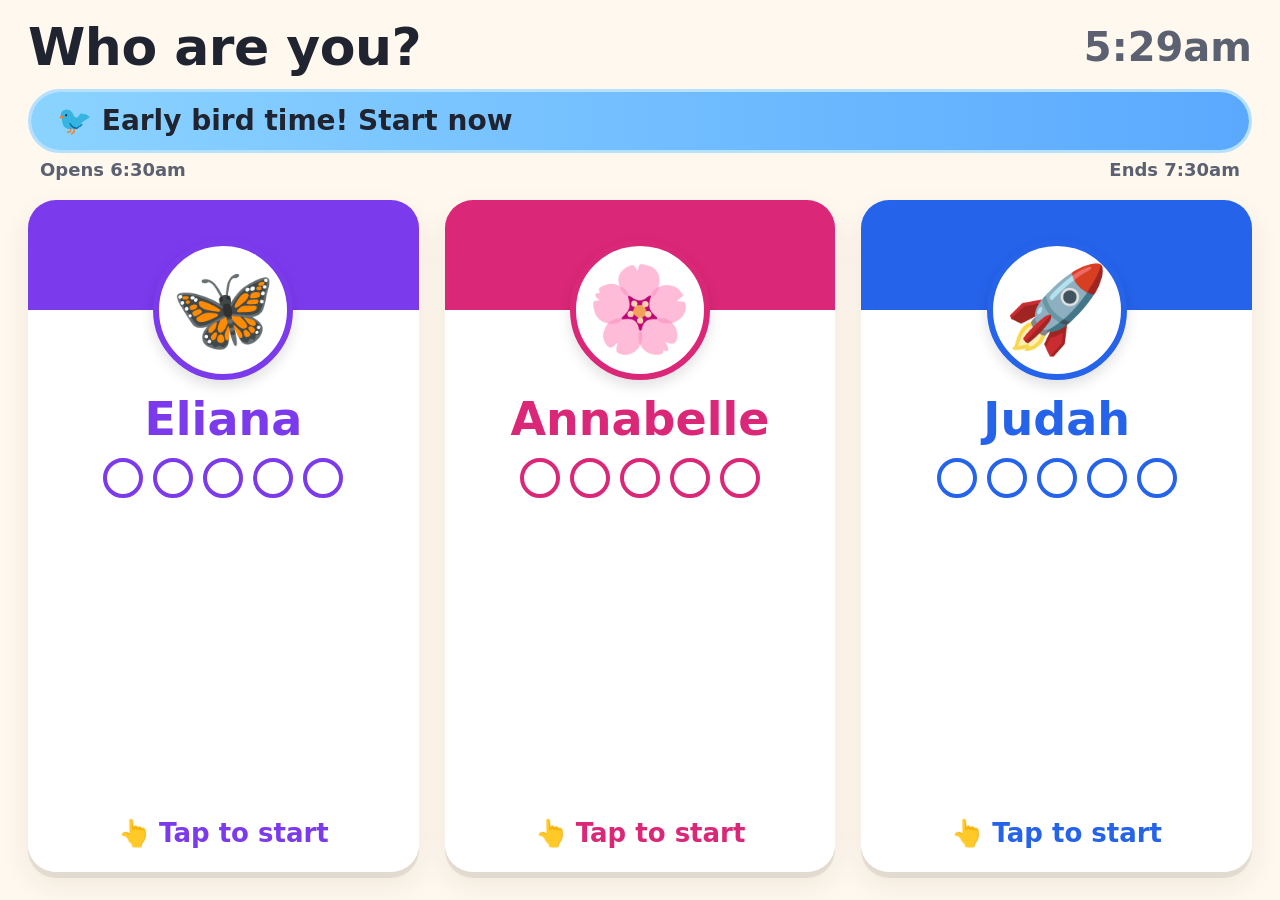
==== index.html @ f4e13dd2 "Morning habit tracker: Stage 1 MVP Offline PWA for a shared family iPad: name picker, hold-to-tick h" ====
<!doctype html>
<html lang="en-AU">
<head>
  <meta charset="utf-8">
  <meta name="viewport" content="width=device-width, initial-scale=1, viewport-fit=cover, user-scalable=no">
  <title>Morning Habits</title>
  <meta name="theme-color" content="#ff9f43">
  <meta name="apple-mobile-web-app-capable" content="yes">
  <meta name="mobile-web-app-capable" content="yes">
  <meta name="apple-mobile-web-app-status-bar-style" content="default">
  <meta name="apple-mobile-web-app-title" content="Morning">
  <link rel="manifest" href="manifest.webmanifest">
  <link rel="apple-touch-icon" href="icons/apple-touch-icon.png">
  <link rel="icon" href="icons/icon-192.png">
  <link rel="stylesheet" href="styles.css">
</head>
<body>
  <main id="app"><div class="loading">☀️</div></main>
  <div id="overlay"></div>
  <div id="toast" role="status" aria-live="polite"></div>
  <script type="module" src="js/app.js"></script>
</body>
</html>
---- styles.css ----
:root {
  --bg: #fff8ee;
  --ink: #1f2430;
  --muted: #5b6170;
  --card: #ffffff;
  --line: #eadfce;
  --sun: #ff9f43;
  --good: #16a34a;
  --kid: #ff9f43;
  --radius: 28px;
  --shadow: 0 6px 0 rgba(0, 0, 0, 0.08), 0 12px 30px rgba(60, 40, 10, 0.08);
}

* { box-sizing: border-box; }

html, body {
  margin: 0;
  height: 100%;
  background: var(--bg);
  color: var(--ink);
  font-family: ui-rounded, "SF Pro Rounded", system-ui, -apple-system, "Segoe UI", sans-serif;
  font-size: 20px;
  -webkit-text-size-adjust: 100%;
  -webkit-tap-highlight-color: transparent;
  -webkit-user-select: none;
  user-select: none;
  touch-action: manipulation;
  overscroll-behavior: none;
}

button { font: inherit; color: inherit; cursor: pointer; touch-action: manipulation; }

.loading { font-size: 120px; display: grid; place-items: center; height: 100vh; animation: spin 3s linear infinite; }

.screen {
  min-height: 100vh;
  padding: max(20px, env(safe-area-inset-top)) max(28px, env(safe-area-inset-right)) 28px max(28px, env(safe-area-inset-left));
  display: flex;
  flex-direction: column;
  gap: 14px;
}

.top { display: flex; align-items: center; gap: 20px; }
.top h1 { margin: 0; font-size: 52px; line-height: 1.05; letter-spacing: -0.5px; }
.clock { margin-left: auto; font-size: 40px; font-weight: 800; font-variant-numeric: tabular-nums; color: var(--muted); white-space: nowrap; }
.clock .fake { font-size: 16px; background: #ef4444; color: #fff; border-radius: 8px; padding: 2px 8px; vertical-align: middle; }

.btn {
  min-height: 64px;
  min-width: 64px;
  padding: 0 24px;
  border: 0;
  border-radius: 20px;
  background: #fff;
  box-shadow: var(--shadow);
  font-size: 24px;
  font-weight: 800;
  display: inline-flex;
  align-items: center;
  justify-content: center;
  gap: 10px;
  transition: transform 0.08s;
}
.btn:active { transform: translateY(3px) scale(0.98); }

/* ----- morning window bar ----- */
.window-bar {
  position: relative;
  height: 64px;
  border-radius: 32px;
  background: #ffe8cc;
  overflow: hidden;
  border: 3px solid #ffd29a;
}
.window-fill {
  position: absolute;
  inset: 0 auto 0 0;
  background: linear-gradient(90deg, #ffb347, #ff8a3d);
  transition: width 1s linear;
}
.window-bar.before .window-fill { background: linear-gradient(90deg, #8bd3ff, #5aa9ff); }
.window-bar.before { background: #dff1ff; border-color: #b6e0ff; }
.window-bar.closed { background: #ece9f5; border-color: #d8d2ea; }
.sun-edge { position: absolute; top: 50%; transform: translate(-50%, -50%); font-size: 40px; transition: left 1s linear; }
.window-label {
  position: relative;
  height: 100%;
  display: flex;
  align-items: center;
  padding: 0 26px;
  font-size: 28px;
  font-weight: 900;
}
.window-ends { display: flex; justify-content: space-between; font-size: 18px; font-weight: 700; color: var(--muted); margin-top: -8px; padding: 0 12px; }

/* ----- picker ----- */
.cards { flex: 1; display: grid; grid-template-columns: repeat(3, 1fr); gap: 26px; align-items: stretch; padding-top: 6px; }
.kid-card {
  border: 0;
  border-radius: var(--radius);
  background: var(--card);
  box-shadow: var(--shadow);
  padding: 0 20px 24px;
  display: flex;
  flex-direction: column;
  align-items: center;
  gap: 12px;
  background: linear-gradient(var(--kid) 0 110px, var(--card) 110px);
  padding-top: 40px;
  min-height: 360px;
  transition: transform 0.1s;
}
.kid-card:active { transform: scale(0.97); }
.kid-card .avatar {
  width: 140px; height: 140px; border-radius: 50%;
  background: #fff; border: 6px solid var(--kid);
  display: grid; place-items: center;
  font-size: 84px;
  box-shadow: 0 6px 14px rgba(0, 0, 0, 0.12);
}
.kid-card.nudge { animation: nudge 2.4s ease-in-out infinite; }
.kid-card.nudge .card-status { color: var(--kid); }
.kid-name { font-size: 46px; font-weight: 900; color: var(--kid); }
.stats { display: flex; gap: 28px; font-size: 32px; font-weight: 800; }
.dots { display: flex; gap: 10px; }
.dot {
  width: 40px; height: 40px; border-radius: 50%;
  border: 4px solid var(--kid);
  display: grid; place-items: center;
  color: #fff; font-weight: 900; font-size: 22px;
}
.dot.on { background: var(--kid); }
.card-status { font-size: 26px; font-weight: 800; color: var(--muted); margin-top: auto; }
.kid-card.all-done .card-status { color: var(--good); }

/* ----- morning screen ----- */
.morning .hello { flex: 1; min-width: 0; }
.morning .hello h1 { font-size: 44px; color: var(--kid); }
.morning .hello p { margin: 4px 0 0; font-size: 24px; font-weight: 700; color: var(--muted); }
.btn.back { font-size: 36px; padding: 0 18px; }
.me { font-size: 64px; line-height: 1; }
.btn.speak { font-size: 36px; padding: 0 18px; }
.btn.speak.on { background: var(--kid); color: #fff; }

.morning-body { flex: 1; display: grid; grid-template-columns: 1fr 300px; gap: 24px; min-height: 0; }
.tiles { display: grid; grid-template-columns: repeat(3, 1fr); grid-auto-rows: 1fr; gap: 20px; }
.tile {
  position: relative;
  border: 4px solid transparent;
  border-radius: var(--radius);
  background: var(--card);
  box-shadow: var(--shadow);
  display: flex;
  flex-direction: column;
  align-items: center;
  justify-content: center;
  gap: 6px;
  padding: 16px 10px;
  min-height: 190px;
  overflow: hidden;
  -webkit-touch-callout: none;
  cursor: pointer;
  transition: transform 0.1s, background 0.2s;
}
.tile > * { position: relative; }
/* press-and-hold fill */
.tile::before {
  content: "";
  position: absolute; inset: 0;
  background: var(--kid);
  opacity: 0.35;
  transform: scaleY(0);
  transform-origin: bottom;
}
.tile.holding { transform: scale(0.96); }
.tile.holding::before { animation: fillup 0.8s linear forwards; }
.tile.hint { animation: wiggle-sm 0.5s ease-in-out 2; }
.tile.nudge { animation: nudge 2s ease-in-out infinite; border-color: var(--kid); }
.tile.running { border-color: var(--kid); }
.tile.running .tile-sub { color: var(--kid); font-size: 24px; font-weight: 900; }
.tile .early { position: absolute; top: 10px; left: 14px; font-size: 40px; }
.undo-chip {
  border: 0; border-radius: 16px;
  background: #fff; color: var(--kid);
  min-height: 56px; padding: 0 20px;
  font-size: 22px; font-weight: 900;
}
.tile.finish { background: #f3ede3; box-shadow: none; border: 4px dashed #d9cdb9; color: #9a8f7c; cursor: default; }
.tile.finish .tile-icon { filter: grayscale(1); opacity: 0.5; }
.tile.finish.lit { background: #fff3c4; border: 4px solid #f5c542; color: var(--ink); }
.tile.finish.lit .tile-icon { filter: none; opacity: 1; animation: wiggle 0.8s ease-in-out infinite; }
.tile:active { transform: scale(0.96); }
.tile-icon { font-size: 84px; line-height: 1; }
.tile-name { font-size: 30px; font-weight: 900; }
.tile-sub { font-size: 19px; font-weight: 700; color: var(--muted); }
.tile.done { background: var(--kid); color: #fff; border-color: rgba(0, 0, 0, 0.08); }
.tile.done .tile-sub { color: rgba(255, 255, 255, 0.92); }
.tile.done::before { display: none; }
.tile.done::after {
  content: "✓";
  position: absolute;
  top: 10px; right: 14px;
  width: 52px; height: 52px; border-radius: 50%;
  background: #fff; color: var(--kid);
  display: grid; place-items: center;
  font-size: 34px; font-weight: 900;
}
.tile.just-done { animation: popin 0.5s cubic-bezier(.2, 1.6, .4, 1); }

.side { display: flex; flex-direction: column; gap: 18px; }
.pet-box {
  flex: 1;
  background: var(--card);
  border-radius: var(--radius);
  box-shadow: var(--shadow);
  display: flex; flex-direction: column; align-items: center; justify-content: center;
  padding: 16px;
  text-align: center;
}
.pet.big { font-size: 130px; animation: bob 3s ease-in-out infinite; }
.pet-box.happy .pet.big { animation: wiggle 0.8s ease-in-out infinite; }
.pet-caption { font-size: 20px; font-weight: 700; color: var(--muted); }
.coins { background: var(--card); border-radius: 22px; box-shadow: var(--shadow); padding: 14px 20px; font-size: 34px; font-weight: 800; text-align: center; }
.habit-progress { position: relative; height: 56px; border-radius: 28px; background: #efe7da; overflow: hidden; }
.habit-fill { position: absolute; inset: 0 auto 0 0; background: var(--kid); transition: width 0.4s; }
.habit-progress span { position: relative; display: grid; place-items: center; height: 100%; font-size: 28px; letter-spacing: 2px; color: #8a7d68; }

/* ----- ready, set, go ----- */
.start-panel { display: grid; place-items: center; }
.go-btn {
  width: 100%; height: 100%; min-height: 360px;
  border: 0; border-radius: var(--radius);
  background: var(--kid); color: #fff;
  box-shadow: 0 10px 0 rgba(0, 0, 0, 0.18), 0 16px 40px rgba(0, 0, 0, 0.15);
  display: flex; flex-direction: column; align-items: center; justify-content: center; gap: 14px;
  animation: nudge 2s ease-in-out infinite;
}
.go-btn:active { transform: translateY(6px) scale(0.98); }
.go-text { font-size: 72px; font-weight: 900; line-height: 1; }
.go-sub { font-size: 30px; font-weight: 800; opacity: 0.9; }
.lights, .rsg-lights { display: flex; gap: 18px; background: #1f2430; padding: 14px 20px; border-radius: 60px; }
.lights i, .rsg-lights i { width: 56px; height: 56px; border-radius: 50%; background: #3a3f4d; }
.lights .r { background: #ef4444; } .lights .y { background: #facc15; } .lights .g { background: #22c55e; }
.rsg {
  position: fixed; inset: 0; z-index: 55;
  background: rgba(20, 22, 30, 0.92); color: #fff;
  display: flex; flex-direction: column; align-items: center; justify-content: center; gap: 30px;
}
.rsg-lights i { width: 110px; height: 110px; }
.rsg[data-light="r"] .rsg-lights .r { background: #ef4444; box-shadow: 0 0 40px #ef4444; }
.rsg[data-light="y"] .rsg-lights .y { background: #facc15; box-shadow: 0 0 40px #facc15; }
.rsg[data-light="g"] .rsg-lights .g { background: #22c55e; box-shadow: 0 0 60px #22c55e; }
.rsg-word { font-size: 150px; font-weight: 900; animation: popin 0.4s cubic-bezier(.2, 1.6, .4, 1); }
.rsg[data-light="g"] .rsg-word { color: #4ade80; }

/* ----- toast ----- */
#toast {
  position: fixed;
  left: 50%; bottom: 28px;
  transform: translate(-50%, 160%);
  background: var(--ink); color: #fff;
  border-radius: 24px;
  padding: 10px 10px 10px 26px;
  display: flex; align-items: center; gap: 20px;
  font-size: 26px; font-weight: 800;
  transition: transform 0.25s, visibility 0.25s;
  visibility: hidden;
  z-index: 20;
}
#toast.show { transform: translate(-50%, 0); visibility: visible; }
#toast .btn { background: #fff; color: var(--ink); box-shadow: none; }

/* ----- prayer ----- */
#overlay { display: none; }
#overlay.show { display: block; position: fixed; inset: 0; z-index: 30; }
.prayer-screen {
  position: absolute; inset: 0;
  background: radial-gradient(circle at 50% 30%, #4b5aa8 0%, #2a2f6b 55%, #1b1d45 100%);
  color: #f3f1ff;
  display: flex; flex-direction: column; align-items: center; justify-content: center;
  gap: 18px;
  padding: 30px;
  text-align: center;
}
.prayer-screen h2 { font-size: 56px; margin: 0; }
.prayer-screen p { font-size: 28px; margin: 0; max-width: 760px; font-weight: 600; opacity: 0.92; }
.pray-icon { font-size: 140px; }
.pray-icon.glow { filter: drop-shadow(0 0 30px #ffe9a8); animation: bob 3s ease-in-out infinite; }
.pray-actions { display: flex; gap: 20px; margin-top: 10px; }
.btn.big { min-height: 88px; font-size: 34px; padding: 0 44px; border-radius: 26px; }
.btn.calm-primary { background: #ffe9a8; color: #1b1d45; box-shadow: 0 6px 0 rgba(0, 0, 0, 0.25); }
.btn.calm-secondary { background: rgba(255, 255, 255, 0.14); color: #fff; box-shadow: none; }
.ring-wrap { position: relative; width: 340px; height: 340px; display: grid; place-items: center; }
.ring { position: absolute; inset: 0; transform: rotate(-90deg); }
.ring-bg { fill: none; stroke: rgba(255, 255, 255, 0.15); stroke-width: 18; }
.ring-fg { fill: none; stroke: #ffe9a8; stroke-width: 18; stroke-linecap: round; transition: stroke-dashoffset 0.25s linear; }
.ring-time { position: relative; font-size: 76px; font-weight: 900; font-variant-numeric: tabular-nums; }
.breathe { position: absolute; width: 220px; height: 220px; border-radius: 50%; background: rgba(255, 233, 168, 0.18); animation: breathe 8s ease-in-out infinite; }
.calm-text { font-size: 26px; }
.confirm { background: rgba(0, 0, 0, 0.25); border-radius: 26px; padding: 20px 28px; display: flex; flex-direction: column; align-items: center; gap: 8px; }

/* ----- celebration ----- */
.burst { position: fixed; z-index: 60; pointer-events: none; }
.all-done-moment {
  position: fixed; inset: 0; z-index: 55;
  background: color-mix(in srgb, var(--kid) 88%, transparent);
  color: #fff; display: grid; place-items: center; text-align: center;
  animation: fadein 0.3s ease-out;
}
.all-done-moment h2 { font-size: 72px; margin: 0; }
.all-done-moment p { font-size: 36px; margin: 8px 0 0; font-weight: 800; }
.all-done-moment .big-emoji { font-size: 160px; animation: wiggle 0.8s ease-in-out infinite; }
.prayer-screen .small { font-size: 20px; opacity: 0.7; }
.burst span { position: absolute; font-size: 44px; animation: burst 1.5s ease-out forwards; }

/* ----- dev bar ----- */
body.dev .screen { padding-bottom: 80px; }
#devbar {
  position: fixed; left: 0; right: 0; bottom: 0; z-index: 50;
  background: #111827; color: #fff;
  display: flex; flex-wrap: wrap; align-items: center; gap: 8px;
  padding: 8px 12px; font-size: 16px;
}
#devbar button, #devbar input { font-size: 16px; min-height: 44px; border-radius: 10px; border: 0; padding: 0 12px; }
#devbar b { background: #ef4444; padding: 4px 8px; border-radius: 6px; }

.error { padding: 60px; text-align: center; }

@keyframes popin { 0% { transform: scale(0.85); } 100% { transform: scale(1); } }
@keyframes bob { 0%, 100% { transform: translateY(0); } 50% { transform: translateY(-10px); } }
@keyframes wiggle { 0%, 100% { transform: rotate(-8deg); } 50% { transform: rotate(8deg) translateY(-8px); } }
@keyframes breathe { 0%, 100% { transform: scale(0.75); opacity: 0.6; } 50% { transform: scale(1.35); opacity: 1; } }
@keyframes fillup { to { transform: scaleY(1); } }
@keyframes wiggle-sm { 0%, 100% { transform: rotate(0); } 25% { transform: rotate(-3deg); } 75% { transform: rotate(3deg); } }
@keyframes nudge { 0%, 100% { transform: scale(1); } 50% { transform: scale(1.035); } }
@keyframes fadein { from { opacity: 0; } }
@keyframes spin { to { transform: rotate(360deg); } }
@keyframes burst {
  0% { transform: rotate(var(--a)) translateY(0) scale(0.4); opacity: 1; }
  100% { transform: rotate(var(--a)) translateY(calc(var(--d) * -1)) scale(1.2); opacity: 0; }
}

@media (prefers-reduced-motion: reduce) {
  *, *::before, *::after { animation: none !important; transition: none !important; }
}

/* Portrait or small screens: stack things. */
@media (max-width: 900px), (orientation: portrait) {
  .cards { grid-template-columns: 1fr; }
  .kid-card { min-height: 0; padding-top: 20px; }
  .kid-card .avatar { width: 100px; height: 100px; font-size: 60px; }
  .morning-body { grid-template-columns: 1fr; }
  .tiles { grid-template-columns: repeat(2, 1fr); }
  .top h1 { font-size: 40px; }
  .morning .hello h1 { font-size: 34px; }
}
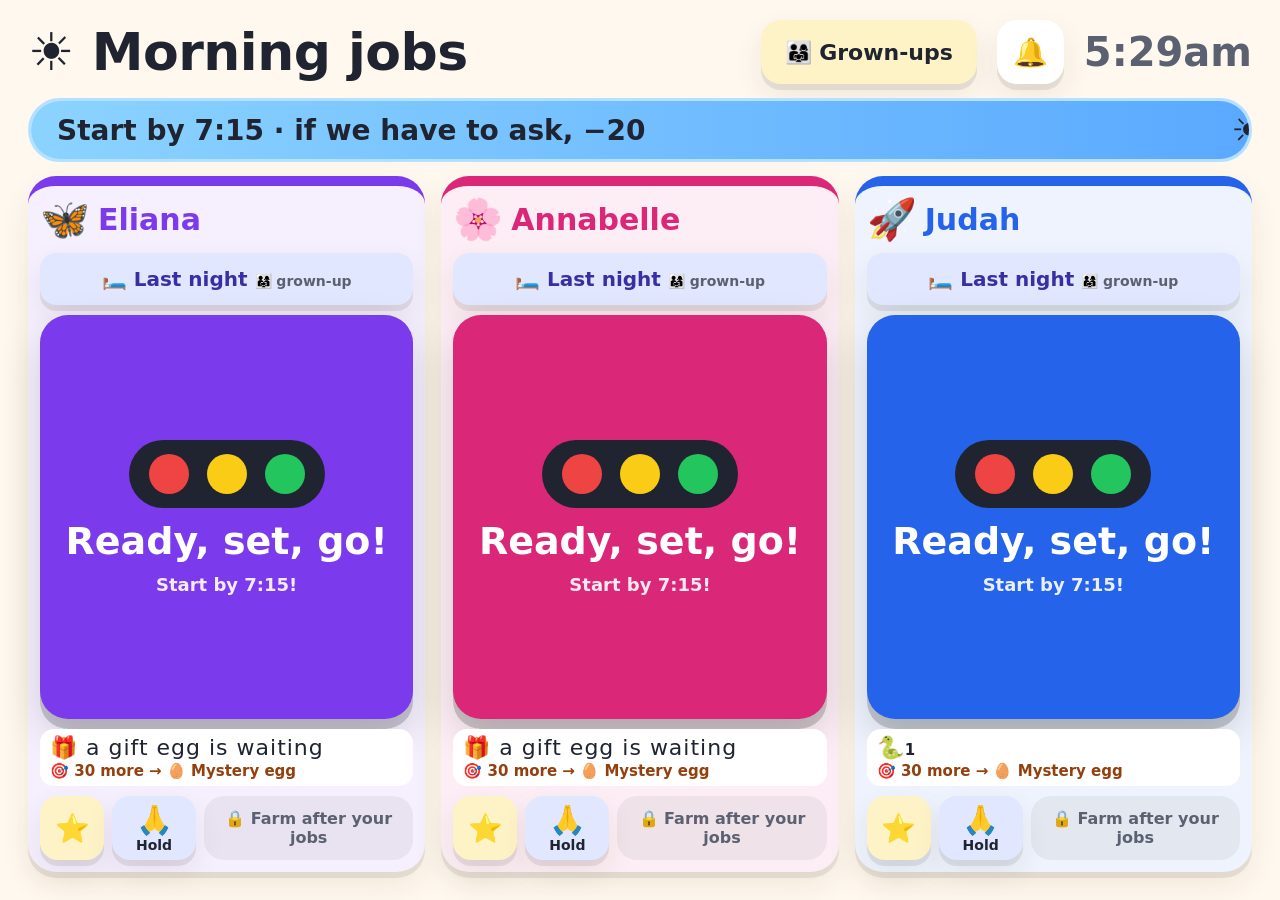
==== commit 92d9d3e2: "Fruit Check-in in the app, Going up! night, one set of morning rules, fair board, tighter grown-up l" ====
--- a/index.html
+++ b/index.html
@@ -13,6 +13,7 @@
   <link rel="apple-touch-icon" href="icons/apple-touch-icon.png">
   <link rel="icon" href="icons/icon-192.png">
   <link rel="stylesheet" href="styles.css">
+  <link rel="stylesheet" href="fruit.css">
 </head>
 <body>
   <main id="app"><div class="loading">☀️</div></main>
--- a/styles.css
+++ b/styles.css
@@ -253,6 +253,590 @@
 .rsg-word { font-size: 150px; font-weight: 900; animation: popin 0.4s cubic-bezier(.2, 1.6, .4, 1); }
 .rsg[data-light="g"] .rsg-word { color: #4ade80; }
 
+/* ----- Fruit Tree ----- */
+.tree-btn { font-size: 24px; margin-left: auto; }
+.tree-btn + .clock { margin-left: 0; }
+.tree-screen .top .btn { margin-left: auto; }
+.tree-screen .top .btn + .clock { margin-left: 0; }
+.tree-screen { background: linear-gradient(#e8f6ff, var(--bg) 60%); }
+.tree-body { flex: 1; display: grid; grid-template-columns: 1fr 440px; gap: 24px; min-height: 0; }
+.tree-wrap { position: relative; display: flex; flex-direction: column; align-items: center; min-height: 0; }
+.tree-svg { width: 100%; height: 100%; max-height: calc(100vh - 170px); overflow: visible; }
+.tree-caption { margin: 4px 0 0; font-size: 22px; font-weight: 800; color: var(--muted); text-align: center; }
+.roots path { fill: none; stroke: #8b5a2b; stroke-width: 12; stroke-linecap: round; transition: stroke 0.6s; }
+.tree-wrap.watered .roots path { stroke: #3b82f6; filter: drop-shadow(0 0 8px #93c5fd); }
+.branches path { fill: none; stroke: #7a4b22; stroke-width: 16; stroke-linecap: round; }
+.sway { transform-box: view-box; transform-origin: 320px 560px; animation: sway 7s ease-in-out infinite; }
+.fruit {
+  font-size: 30px; text-anchor: middle; dominant-baseline: central; cursor: pointer;
+  transform-box: fill-box; transform-origin: center; transition: opacity 0.3s;
+}
+.fruit.dim { opacity: 0.3; }
+.fruit.mine { font-size: 36px; filter: drop-shadow(0 0 5px #fff) drop-shadow(0 0 3px #fff); }
+.fruit.blossom { animation: grow 1.2s ease-out; }
+.fruit.ripe { animation: popin 0.5s cubic-bezier(.2, 1.6, .4, 1); }
+.fruit.wiggle { animation: wiggle 0.5s ease-in-out 2; }
+.bird { font-size: 30px; text-anchor: middle; animation: bird 9s ease-in-out infinite; transform-box: fill-box; transform-origin: center; }
+.rain { position: absolute; inset: 0; pointer-events: none; overflow: hidden; }
+.rain span { position: absolute; top: -40px; font-size: 30px; animation: fall 1.6s ease-in forwards; }
+
+.tree-panel { display: flex; flex-direction: column; gap: 14px; min-height: 0; }
+.panel-title { font-size: 36px; margin: 0; }
+.tree-faces, .calm-faces { display: flex; flex-direction: column; gap: 14px; }
+.calm-faces { flex-direction: row; }
+.face-btn {
+  border: 0; border-radius: 24px; background: #fff; box-shadow: var(--shadow);
+  min-height: 96px; padding: 0 24px; display: flex; align-items: center; gap: 18px;
+  font-size: 34px; font-weight: 900; color: var(--kid); border-left: 12px solid var(--kid);
+}
+.face-btn .face { font-size: 54px; }
+.calm-btn { min-height: 84px; background: #dbeafe; color: #1e3a8a; font-size: 26px; margin-top: auto; }
+.panel-head { display: flex; align-items: center; gap: 12px; }
+.panel-head h2 { margin: 0; font-size: 38px; color: var(--kid); flex: 1; }
+.panel-head .face { font-size: 52px; }
+.calm-mini { background: #dbeafe; font-size: 32px; }
+.drop-btn {
+  border: 0; border-radius: 26px; min-height: 96px;
+  background: linear-gradient(135deg, #60a5fa, #2563eb); color: #fff;
+  box-shadow: 0 6px 0 #1d4ed8, 0 12px 24px rgba(37, 99, 235, 0.25);
+  display: flex; align-items: center; justify-content: center; gap: 14px;
+  font-size: 30px; font-weight: 900;
+}
+.drop-btn .drop-icon { font-size: 50px; }
+.drop-btn:active { transform: translateY(4px); box-shadow: 0 2px 0 #1d4ed8; }
+.drop-btn.raining { background: #93c5fd; box-shadow: none; font-size: 22px; pointer-events: none; }
+.drop-count { margin: -4px 0 0; text-align: center; font-size: 20px; font-weight: 700; color: var(--muted); }
+.cards-grid { display: grid; grid-template-columns: 1fr 1fr; grid-auto-rows: 1fr; gap: 12px; flex: 1; min-height: 0; }
+.card {
+  position: relative; overflow: hidden; border-radius: 22px; background: #fff; box-shadow: var(--shadow);
+  display: flex; flex-direction: column; align-items: center; justify-content: center; gap: 2px;
+  padding: 8px; text-align: center; min-height: 104px; cursor: pointer;
+  -webkit-touch-callout: none;
+}
+.card > * { position: relative; }
+.card::before {
+  content: ""; position: absolute; inset: 0; background: var(--kid); opacity: 0.35;
+  transform: scaleY(0); transform-origin: bottom;
+}
+.card.holding { transform: scale(0.96); }
+.card.holding::before { animation: fillup 0.8s linear forwards; }
+.card.hint { animation: wiggle-sm 0.5s ease-in-out 2; }
+.card-icon { font-size: 40px; line-height: 1.1; }
+.card-label { font-size: 18px; font-weight: 900; line-height: 1.15; }
+.card-fruit { font-size: 15px; font-weight: 700; color: var(--muted); }
+
+/* Stop & Pray */
+.prayer-screen.calm { background: radial-gradient(circle at 50% 35%, #4a6fa5 0%, #2c3e70 55%, #1b2445 100%); }
+.calm-close { position: absolute; top: 20px; right: 20px; }
+.feelings { display: grid; grid-template-columns: 1fr 1fr; gap: 20px; }
+.feeling {
+  border: 0; border-radius: 28px; background: rgba(255, 255, 255, 0.14); color: #fff;
+  width: 240px; height: 170px; font-size: 30px; font-weight: 900;
+  display: flex; flex-direction: column; align-items: center; justify-content: center; gap: 6px;
+}
+.feeling span { font-size: 80px; line-height: 1; }
+.calm-faces .face-btn { min-width: 220px; }
+.breath-wrap { position: relative; width: 300px; height: 300px; display: grid; place-items: center; }
+.breath-circle {
+  position: absolute; inset: 0; border-radius: 50%;
+  background: radial-gradient(circle, rgba(255, 233, 168, 0.55), rgba(255, 233, 168, 0.12));
+  animation: breathe-in-out 8s ease-in-out infinite;
+}
+.breath-face { position: relative; font-size: 90px; }
+.breath-dir { font-size: 26px; opacity: 0.8; }
+.breath-words { font-size: 52px; min-height: 64px; }
+
+@keyframes sway { 0%, 100% { transform: rotate(-0.8deg); } 50% { transform: rotate(0.8deg); } }
+@keyframes grow { from { transform: scale(0); } to { transform: scale(1); } }
+@keyframes fall { 80% { opacity: 1; } to { transform: translateY(560px); opacity: 0; } }
+@keyframes bird { 0%, 40%, 100% { transform: translate(0, 0); } 45% { transform: translate(-30px, -30px); } 50%, 85% { transform: translate(-150px, -60px) scaleX(-1); } 90% { transform: translate(-60px, -40px); } }
+@keyframes breathe-in-out { 0%, 100% { transform: scale(0.55); } 50% { transform: scale(1); } }
+
+/* Portrait or small screens: stack the tree above the panel. */
+@media (max-width: 900px), (orientation: portrait) {
+  .tree-body { grid-template-columns: 1fr; }
+  .tree-svg { max-height: 50vh; }
+  .feeling { width: 160px; height: 140px; }
+}
+
+/* ----- routines: tabs, extra chores, night ----- */
+.tabs { display: flex; gap: 12px; }
+.tab {
+  flex: 1; min-height: 64px; border: 0; border-radius: 20px;
+  background: #fff; box-shadow: var(--shadow);
+  font-size: 24px; font-weight: 900; color: var(--muted);
+  display: flex; align-items: center; justify-content: center; gap: 8px;
+}
+.tab span { font-size: 30px; }
+.tab small { font-size: 18px; font-weight: 800; opacity: 0.8; }
+.tab.on { background: var(--kid); color: #fff; }
+/* 16 extra chores: compact tiles in a 4-wide grid that scrolls if the screen is short. */
+.screen.tab-extras { height: 100vh; min-height: 0; overflow: hidden; }
+.tiles.extras { grid-template-columns: repeat(5, 1fr); grid-auto-rows: minmax(96px, 1fr); gap: 10px; overflow-y: auto; align-content: start; min-height: 0; }
+.tiles.extras .tile { min-height: 96px; padding: 6px 4px; gap: 2px; border-radius: 20px; }
+.tiles.extras .tile-icon { font-size: 40px; }
+.tiles.extras .tile-name { font-size: 17px; text-align: center; line-height: 1.1; }
+/* 20 jobs: kids already know to hold, so the hint only shows on the done time. */
+.tiles.extras .tile:not(.done) .tile-sub { display: none; }
+.tiles.extras .tile-sub { font-size: 15px; }
+.tiles.extras .tile.done::after { width: 34px; height: 34px; font-size: 22px; top: 6px; right: 8px; }
+.tiles.extras .undo-chip { min-height: 44px; font-size: 17px; padding: 0 12px; }
+.extras-progress span { color: var(--ink); }
+.window-bar.night { background: #e4e2f7; border-color: #c9c4ee; }
+.window-bar.night.before .window-fill { background: linear-gradient(90deg, #a5b4fc, #6366f1); }
+.screen.tab-night { background: linear-gradient(#eceaff, var(--bg) 70%); }
+.cards { grid-template-columns: repeat(4, 1fr); gap: 20px; }
+.kid-card { padding-left: 14px; padding-right: 14px; }
+.kid-card .dot { width: 34px; height: 34px; font-size: 18px; border-width: 3px; }
+.kid-card .dots { gap: 8px; }
+.tree-card { --kid: #16a34a; }
+.tree-card .tree-card-sub { font-size: 22px; font-weight: 800; color: var(--muted); }
+.tree-card .card-status { color: #1e3a8a; }
+@media (max-width: 900px), (orientation: portrait) {
+  .cards { grid-template-columns: 1fr 1fr; }
+  .tiles.extras { grid-template-columns: repeat(2, 1fr); }
+  .tab { font-size: 18px; }
+}
+@media (max-height: 800px) {
+  .tile { min-height: 160px; }
+  .tile-icon { font-size: 70px; }
+}
+
+/* ----- egg growth ----- */
+.pet-name { font-size: 26px; font-weight: 900; color: var(--kid); }
+.pet-caption { margin-bottom: 6px; }
+.pet.big.wobble { animation: egg-wobble 2.2s ease-in-out infinite; }
+.pet.big.crack, .big-emoji.crack { animation: egg-wobble 0.9s ease-in-out infinite; filter: drop-shadow(0 0 12px #ffd54a); }
+.warmth { position: relative; width: 100%; height: 40px; border-radius: 20px; background: #f3e6d6; overflow: hidden; }
+.warmth-fill { position: absolute; inset: 0 auto 0 0; background: linear-gradient(90deg, #ffb347, #ff6a3d); transition: width 0.5s; }
+.warmth span { position: relative; display: grid; place-items: center; height: 100%; font-size: 19px; font-weight: 900; color: #5a3a12; }
+.pet-tip { margin-top: 8px; font-size: 17px; font-weight: 800; color: var(--muted); }
+.tab-extras .pet-tip { color: var(--kid); }
+.egg-badge { font-size: 20px; font-weight: 800; color: var(--muted); }
+@keyframes egg-wobble { 0%, 100% { transform: rotate(0); } 20% { transform: rotate(-9deg); } 40% { transform: rotate(8deg); } 60% { transform: rotate(-5deg); } 80% { transform: rotate(3deg); } }
+
+/* ----- secret-code PIN pad ----- */
+.pin-ov { position: fixed; inset: 0; z-index: 70; background: rgba(20, 22, 30, 0.6); display: grid; place-items: center; }
+.pin-sheet {
+  background: #fff; border-radius: 32px; padding: 26px 30px 22px; width: min(440px, 92vw);
+  box-shadow: 0 20px 60px rgba(0, 0, 0, 0.3); text-align: center; border-top: 14px solid var(--kid);
+}
+.pin-sheet.shake { animation: wiggle-sm 0.4s ease-in-out 2; }
+.pin-note { font-size: 34px; }
+.pin-sheet h2 { margin: 4px 0 12px; font-size: 28px; line-height: 1.15; }
+.pin-dots { display: flex; justify-content: center; gap: 18px; margin-bottom: 16px; }
+.pin-dots span { width: 26px; height: 26px; border-radius: 50%; border: 4px solid var(--kid); }
+.pin-dots span.on { background: var(--kid); }
+.pin-pad { display: grid; grid-template-columns: repeat(3, 1fr); gap: 12px; }
+.pin-pad button {
+  min-height: 74px; border: 0; border-radius: 20px; background: #f3eee6;
+  font-size: 34px; font-weight: 900; box-shadow: 0 4px 0 rgba(0, 0, 0, 0.1);
+}
+.pin-pad button:active { transform: translateY(3px); box-shadow: none; }
+.pin-pad .pin-soft { background: #fff; color: var(--muted); }
+.pin-forgot { margin-top: 12px; border: 0; background: none; font-size: 19px; font-weight: 800; color: var(--muted); min-height: 48px; text-decoration: underline; }
+
+/* ----- screen time, coins, streaks ----- */
+.chips { display: flex; flex-direction: column; gap: 6px; align-items: flex-end; }
+.session-chip, .coin-chip { background: #fff; box-shadow: var(--shadow); border-radius: 16px; padding: 6px 14px; font-size: 22px; font-weight: 900; white-space: nowrap; font-variant-numeric: tabular-nums; }
+.session-chip.low { background: #fee2e2; color: #b91c1c; }
+.coin-line { font-size: 26px; font-weight: 900; display: flex; gap: 18px; }
+.coin-line span { color: #ea580c; }
+.kid-card.resting { filter: grayscale(0.7); opacity: 0.75; }
+.picker .cards { grid-template-columns: repeat(3, 1fr); }
+.kid-card .avatar { width: 112px; height: 112px; font-size: 66px; }
+.kid-card { gap: 8px; }
+.dinner-btn { margin-left: auto; background: #fde68a; font-size: 24px; }
+.dinner-btn + .clock { margin-left: 0; }
+.race-bar {
+  background: #fff7ed; border: 3px solid #fdba74; border-radius: 22px; padding: 8px 20px;
+  font-size: 24px; font-weight: 900; display: flex; flex-wrap: wrap; gap: 8px 16px; align-items: baseline;
+}
+.race-bar small { font-size: 18px; color: var(--muted); }
+.race-bar.won { background: #fef9c3; border-color: #facc15; }
+.go-btn.night-go { background: linear-gradient(135deg, #4f46e5, var(--kid)); }
+.go-btn .go-icon { font-size: 90px; line-height: 1; }
+.tab-night .tiles { grid-template-columns: repeat(4, 1fr); }
+.tab-night .tile { min-height: 150px; }
+.tab-night .tile-icon { font-size: 60px; }
+.tab-night .tile-name { font-size: 24px; text-align: center; line-height: 1.1; }
+.times-up { background: color-mix(in srgb, #1f2430 90%, transparent); }
+
+/* ----- night chores clock ----- */
+.night-timer { position: relative; height: 64px; border-radius: 32px; background: #e4e2f7; border: 3px solid #c9c4ee; overflow: hidden; margin-bottom: 14px; }
+.night-timer-fill { position: absolute; inset: 0 auto 0 0; background: #4ade80; transition: width 1s linear; }
+.night-timer.ok .night-timer-fill { background: #fbbf24; }
+.night-timer.late .night-timer-fill { background: #f87171; }
+.night-timer.finished { background: #dcfce7; border-color: #86efac; }
+.night-timer.finished .night-timer-fill { display: none; }
+.night-timer-mark { position: absolute; left: 50%; top: 0; bottom: 0; width: 3px; background: rgba(0, 0, 0, 0.25); }
+.night-timer-label { position: relative; height: 100%; display: flex; align-items: center; padding: 0 26px; font-size: 26px; font-weight: 900; font-variant-numeric: tabular-nums; }
+.go-btn .go-sub + .go-sub { font-size: 24px; opacity: 0.95; }
+
+/* ----- farm ----- */
+.tile-coin { position: absolute; bottom: 8px; right: 10px; font-size: 16px; font-weight: 900; color: #92400e; background: #fef3c7; border-radius: 12px; padding: 2px 8px; }
+.tiles.extras .tile-coin { bottom: 4px; right: 6px; font-size: 14px; padding: 1px 6px; }
+.farm-peek .peek-animals { font-size: 44px; line-height: 1.2; text-align: center; min-height: 56px; word-break: break-all; }
+.farm-go { margin-top: 8px; background: #dcfce7; font-size: 22px; }
+.farm { flex: 1; display: grid; grid-template-columns: minmax(0, 1fr) 330px; gap: 20px; min-height: 0; }
+.screen.tab-farm { height: 100vh; min-height: 0; overflow: hidden; }
+.farm-left { display: flex; flex-direction: column; gap: 10px; min-height: 0; min-width: 0; }
+.field {
+  flex: 1; position: relative; overflow: hidden; border-radius: 28px; min-height: 300px;
+  background: radial-gradient(ellipse at 50% 120%, #65a30d 0%, #84cc16 45%, #a3e635 100%);
+  border: 14px solid transparent;
+  border-image: repeating-linear-gradient(90deg, #92400e 0 10px, #d6a26a 10px 34px) 14;
+  box-shadow: inset 0 0 0 3px rgba(0, 0, 0, 0.08);
+}
+.field.strong { border-image: repeating-linear-gradient(90deg, #57534e 0 12px, #a8a29e 12px 30px) 14; }
+.field.wobbly { border-image: repeating-linear-gradient(90deg, #92400e 0 10px, #d6a26a 10px 22px, transparent 22px 34px) 14; }
+.field.broken { border-image: repeating-linear-gradient(90deg, #92400e 0 10px, transparent 10px 60px) 14; }
+.buildings { position: absolute; top: 8px; left: 12px; right: 12px; display: flex; align-items: flex-end; gap: 14px; pointer-events: none; }
+.bld { font-size: 52px; line-height: 1; }
+.bld.pond { width: 110px; height: 40px; border-radius: 50%; background: radial-gradient(#7dd3fc, #0284c7); box-shadow: inset 0 -6px 0 rgba(0, 0, 0, 0.15); }
+svg.bld { width: 70px; height: 70px; }
+.bld.mill .blades { transform-origin: 30px 30px; animation: spin 6s linear infinite; }
+.decor { position: absolute; bottom: 6px; font-size: 34px; pointer-events: none; }
+.nest { position: absolute; bottom: 10px; right: 14px; font-size: 40px; }
+.nest small { font-size: 18px; font-weight: 900; }
+.field-empty { position: absolute; inset: 0; display: grid; place-items: center; text-align: center; font-size: 26px; font-weight: 900; color: #365314; padding: 40px; }
+.animal {
+  position: absolute; border: 0; background: none; padding: 0; width: 72px; height: 72px; cursor: pointer;
+  animation: wander var(--dur, 6s) ease-in-out infinite alternate; animation-delay: var(--delay, 0s);
+}
+.animal { width: 84px; height: 84px; }
+.animal .body { display: block; width: 84px; height: 84px; }
+.animal .art { width: 100%; height: 100%; overflow: visible; }
+.animal.baby { width: 60px; height: 60px; }
+.animal.baby .body { width: 60px; height: 60px; }
+.animal.big, .animal.big .body { width: 96px; height: 96px; }
+.animal.hungry .body { filter: grayscale(0.35) drop-shadow(0 4px 2px rgba(0, 0, 0, 0.2)); }
+.animal .mood { position: absolute; top: -10px; right: -6px; font-size: 24px; background: #fff; border-radius: 50%; width: 34px; height: 34px; line-height: 34px; box-shadow: 0 2px 6px rgba(0, 0, 0, 0.2); }
+.animal.hop .body { animation: hop 0.5s ease; }
+.animal.eat .body { animation: hop 0.4s ease 2; }
+.fox { position: absolute; right: -4px; top: 45%; font-size: 52px; animation: peek 3s ease-in-out infinite; }
+.farm-panel { display: flex; flex-direction: column; gap: 12px; min-height: 0; overflow-y: auto; -webkit-overflow-scrolling: touch; overscroll-behavior: contain; padding-bottom: 8px; }
+.farm-coins { font-size: 34px; font-weight: 900; text-align: center; background: #fff; border-radius: 22px; box-shadow: var(--shadow); padding: 6px 12px; }
+.farm-goal { background: #fff; border-radius: 22px; box-shadow: var(--shadow); padding: 8px 12px; font-size: 18px; font-weight: 900; }
+.farm-goal .farm-bar { margin-top: 4px; background: #fef3c7; }
+.farm-goal .farm-bar i { background: #f59e0b; }
+.farm-goal.ready { background: #dcfce7; }
+.farm-btn.armed { background: #fde047; }
+.farm-btn.sellhen { background: #bbf7d0; }
+.farm-level { background: #fff; border-radius: 22px; box-shadow: var(--shadow); padding: 10px 14px; font-size: 22px; }
+.farm-next { font-size: 16px; font-weight: 700; color: var(--muted); margin: 2px 0 6px; }
+.farm-bar { position: relative; height: 26px; border-radius: 13px; background: #ecfccb; overflow: hidden; }
+.farm-bar i { position: absolute; inset: 0 auto 0 0; background: #65a30d; }
+.farm-bar span { position: relative; display: grid; place-items: center; height: 100%; font-size: 15px; font-weight: 900; }
+.farm-btn {
+  min-height: 64px; border: 0; border-radius: 20px; background: #fff; box-shadow: var(--shadow);
+  font-size: 22px; font-weight: 900; padding: 0 16px; display: flex; align-items: center; justify-content: center; gap: 8px; flex-wrap: wrap;
+}
+.farm-btn small { font-size: 18px; }
+.farm-btn:disabled { opacity: 0.55; box-shadow: none; }
+.farm-btn.feed { background: #fde68a; }
+.farm-btn.sell { background: #bbf7d0; flex: 1; }
+.farm-btn.hatch { background: #fef3c7; flex: 1; }
+.farm-btn.shop { background: #c7d2fe; }
+.farm-btn.small { min-height: 52px; font-size: 18px; padding: 0 12px; }
+.farm-basket { background: #fff; border-radius: 22px; box-shadow: var(--shadow); padding: 10px; font-size: 26px; }
+.farm-basket small { font-size: 16px; color: var(--muted); font-weight: 700; }
+.basket-btns { display: flex; gap: 8px; margin-top: 6px; }
+.farm-fence { display: flex; align-items: center; justify-content: space-between; gap: 8px; background: #fff; border-radius: 22px; box-shadow: var(--shadow); padding: 6px 6px 6px 14px; font-size: 19px; font-weight: 800; }
+.farm-fence.warn { background: #fee2e2; color: #991b1b; }
+.farm-ov { position: fixed; inset: 0; z-index: 65; background: rgba(20, 30, 10, 0.6); display: grid; place-items: center; }
+.farm-sheet { background: #fffdf5; border-radius: 32px; padding: 26px 30px; width: min(560px, 92vw); max-height: 90vh; overflow: auto; text-align: center; box-shadow: 0 20px 60px rgba(0, 0, 0, 0.35); }
+.farm-ov.shop .farm-sheet { width: min(760px, 94vw); text-align: left; }
+.farm-sheet h2 { font-size: 32px; margin: 6px 0; }
+.farm-sheet p { font-size: 22px; font-weight: 700; color: var(--muted); }
+.farm-sheet .farm-btn { margin: 12px auto 0; min-width: 200px; }
+.big-egg { position: relative; font-size: 150px; border: 0; background: none; cursor: pointer; line-height: 1.1; }
+.big-egg.wobble { animation: wiggle-sm 0.35s ease-in-out 2; }
+.big-egg .cracks { position: absolute; left: 50%; top: 40%; transform: translate(-50%, -50%); font-size: 50px; }
+.reveal-animal { font-size: 130px; animation: popin 0.6s cubic-bezier(.2, 1.6, .4, 1); }
+.reveal-animal .art { width: 170px; height: 170px; }
+.pals { display: flex; gap: 10px; overflow-x: auto; padding: 2px 2px 6px; scroll-snap-type: x mandatory; }
+.pal {
+  flex: 0 0 132px; scroll-snap-align: start; border: 0; border-radius: 20px; background: #fff; box-shadow: var(--shadow);
+  display: flex; flex-direction: column; align-items: center; gap: 2px; padding: 6px 8px 8px; min-height: 64px;
+}
+.pal .art { width: 70px; height: 70px; }
+.pal b { font-size: 17px; }
+.pal small { font-size: 15px; font-weight: 800; color: var(--muted); }
+.pal.hungry small { color: #b45309; }
+.pal-bar { width: 100%; height: 8px; border-radius: 4px; background: #ecfccb; overflow: hidden; }
+.pal-bar i { display: block; height: 100%; background: #65a30d; }
+.pal.hop .art { animation: hop 0.5s ease; }
+.rare { display: inline-block; background: linear-gradient(90deg, #f472b6, #a78bfa, #60a5fa); color: #fff; font-weight: 900; font-size: 24px; padding: 4px 16px; border-radius: 16px; }
+.news { display: flex; gap: 12px; align-items: center; text-align: left; font-size: 22px; font-weight: 700; margin: 10px 0; }
+.news span { font-size: 44px; }
+.shop-head { display: flex; align-items: center; gap: 16px; }
+.shop-head h2 { flex: 1; }
+.shop-head .farm-coins { box-shadow: none; background: #fef3c7; font-size: 26px; }
+.shop-head .farm-btn { margin: 0; min-width: 0; }
+.shop-list { display: flex; flex-direction: column; gap: 10px; margin-top: 10px; }
+.shop-item { display: grid; grid-template-columns: 60px 1fr 190px; gap: 12px; align-items: center; background: #fff; border-radius: 20px; padding: 10px 14px; box-shadow: 0 3px 0 rgba(0, 0, 0, 0.06); }
+.shop-item.locked { opacity: 0.6; }
+.shop-icon { font-size: 44px; text-align: center; }
+.shop-item b { font-size: 22px; }
+.shop-item small { display: block; font-size: 16px; color: var(--muted); font-weight: 700; }
+.shop-item .farm-btn { margin: 0; min-width: 0; }
+@keyframes wander { from { transform: translateX(-18px); } to { transform: translateX(18px); } }
+@keyframes hop { 0%, 100% { transform: translateY(0); } 40% { transform: translateY(-22px) rotate(-6deg); } }
+@keyframes peek { 0%, 100% { transform: translateX(40px); } 30%, 70% { transform: translateX(-10px); } }
+@media (max-width: 900px), (orientation: portrait) {
+  .farm { grid-template-columns: 1fr; }
+  .field { min-height: 340px; }
+  .shop-item { grid-template-columns: 48px 1fr; }
+  .shop-item .farm-btn { grid-column: span 2; }
+  .screen.tab-farm { height: auto; overflow: visible; }
+}
+
+/* ----- simple one-screen view ----- */
+.screen.focus { height: 100vh; min-height: 0; overflow: hidden; }
+.focus-body { flex: 1; display: grid; grid-template-columns: minmax(0, 1fr) 380px; gap: 22px; min-height: 0; }
+.focus-main { display: flex; flex-direction: column; gap: 12px; min-height: 0; }
+.next-label { font-size: 26px; font-weight: 900; color: var(--kid); }
+.tile.next-tile { flex: 1; min-height: 260px; border: 6px solid var(--kid); animation: nudge 2.4s ease-in-out infinite; }
+.tile.next-tile .tile-icon { font-size: 130px; }
+.tile.next-tile .tile-name { font-size: 46px; }
+.tile.next-tile .tile-sub { font-size: 24px; }
+.tile.next-tile .tile-coin { font-size: 24px; padding: 4px 12px; }
+.next-hint { text-align: center; font-size: 22px; font-weight: 800; color: var(--muted); }
+.job-row { display: flex; gap: 10px; }
+.tile.mini-tile { flex: 1; min-height: 96px; padding: 6px; border-radius: 20px; }
+.tile.mini-tile .tile-icon { font-size: 40px; }
+.tile.mini-tile .tile-name { font-size: 15px; text-align: center; line-height: 1.1; }
+.tile.mini-tile .tile-sub, .tile.mini-tile .tile-coin, .tile.mini-tile .early { display: none; }
+.tile.mini-tile.done::after { width: 28px; height: 28px; font-size: 18px; top: 4px; right: 4px; }
+.tile.mini-tile .undo-chip { min-height: 40px; font-size: 15px; padding: 0 8px; }
+.tile.mini-tile.is-next { border-color: var(--kid); }
+.all-done-card { flex: 1; display: grid; place-items: center; text-align: center; background: #fff; border-radius: var(--radius); box-shadow: var(--shadow); }
+.all-done-card .big { font-size: 140px; animation: wiggle 0.8s ease-in-out infinite; }
+.all-done-card h2 { font-size: 40px; margin: 0; color: var(--kid); }
+.focus .tiles.extras { flex: 1; grid-template-columns: repeat(4, 1fr); }
+.btn.mine-mini { font-size: 26px; padding: 0 14px; background: #fef3c7; }
+.farm-mini { height: 100%; display: flex; flex-direction: column; gap: 10px; background: #fff; border-radius: var(--radius); box-shadow: var(--shadow); padding: 12px; min-height: 0; }
+.mini-head { display: flex; justify-content: space-between; align-items: center; font-size: 22px; }
+.mini-head span { font-size: 16px; font-weight: 800; color: var(--muted); }
+.mini-field {
+  position: relative; flex: 1; min-height: 170px; border-radius: 20px; overflow: hidden;
+  background: radial-gradient(ellipse at 50% 120%, #65a30d 0%, #84cc16 45%, #a3e635 100%);
+  border: 8px solid transparent; border-image: repeating-linear-gradient(90deg, #92400e 0 8px, #d6a26a 8px 26px) 8;
+}
+.mini-field.broken { border-image: repeating-linear-gradient(90deg, #92400e 0 8px, transparent 8px 44px) 8; }
+.mini-field .animal.mini, .mini-field .animal.mini .body { width: 58px; height: 58px; }
+.mini-field .animal.mini.baby, .mini-field .animal.mini.baby .body { width: 42px; height: 42px; }
+.mini-field .animal.mini { margin-top: -26px; }
+.mini-field .field-empty { font-size: 20px; padding: 10px; }
+.mini-field .fox { font-size: 38px; }
+.mini-actions { display: flex; flex-direction: column; gap: 8px; }
+.mini-actions .farm-btn { min-height: 60px; font-size: 21px; }
+.mini-actions .farm-btn.warn { background: #fecaca; }
+.mini-actions .farm-btn.buy { background: #86efac; margin-top: 6px; width: 100%; }
+.mini-note { text-align: center; font-size: 18px; font-weight: 800; color: var(--good); }
+@media (max-width: 900px), (orientation: portrait) {
+  .focus-body { grid-template-columns: 1fr; }
+  .screen.focus { height: auto; overflow: visible; }
+}
+
+/* ----- reminders ----- */
+.remind-btn { font-size: 28px; padding: 0 16px; }
+.remind-btn.alone { margin-left: auto; }
+.remind-btn + .clock { margin-left: 0; }
+.dinner-btn + .remind-btn { margin-left: 0; }
+.remind-row { display: grid; grid-template-columns: 52px 1fr 70px 190px 64px; gap: 10px; align-items: center; text-align: left; background: #fff; border-radius: 18px; padding: 8px 12px; margin: 8px 0; border-left: 10px solid var(--kid); }
+.remind-row .face { font-size: 40px; }
+.remind-row b { font-size: 26px; color: var(--kid); }
+.remind-count { font-size: 22px; font-weight: 900; }
+.remind-row .farm-btn { margin: 0; min-width: 0; }
+.farm-btn.remind { background: #fde68a; }
+.reminders-ov .farm-sheet { width: min(720px, 94vw); }
+
+/* ----- family board ----- */
+.screen.board { height: 100vh; min-height: 0; overflow: hidden; }
+.board-cols { flex: 1; display: grid; grid-template-columns: repeat(3, minmax(0, 1fr)); gap: 16px; min-height: 0; }
+.col { display: flex; flex-direction: column; gap: 10px; min-height: 0; background: color-mix(in srgb, var(--kid) 8%, #fff); border-radius: var(--radius); border-top: 10px solid var(--kid); padding: 10px 12px 12px; box-shadow: var(--shadow); }
+.col-head { display: flex; align-items: center; gap: 8px; }
+.col-head .face { font-size: 40px; }
+.col-head b { font-size: 30px; color: var(--kid); flex: 1; }
+.col-coins { font-size: 18px; font-weight: 900; white-space: nowrap; }
+.col-main { flex: 1; display: flex; flex-direction: column; gap: 8px; min-height: 0; }
+.col .tile.next-tile { min-height: 0; flex: 1; }
+.col .tile.next-tile .tile-icon { font-size: 92px; }
+.col .tile.next-tile .tile-name { font-size: 32px; text-align: center; line-height: 1.1; }
+.col .tile.next-tile .tile-sub { font-size: 19px; }
+.col .next-hint { font-size: 17px; }
+.morning-goal { text-align: center; font-size: 16px; font-weight: 800; color: #15803d; background: #dcfce7; border-radius: 12px; padding: 4px 10px; margin: 2px auto; width: max-content; max-width: 100%; }
+.col .job-row { gap: 5px; }
+.col .tile.mini-tile { min-height: 64px; padding: 4px 2px; border-radius: 14px; border-width: 3px; }
+.col .tile.mini-tile .tile-icon { font-size: 28px; }
+.col .tile.mini-tile .tile-name { display: none; }
+.col .tile.mini-tile.done::after { width: 22px; height: 22px; font-size: 14px; top: 2px; right: 2px; }
+.col .tile.mini-tile .undo-chip { min-height: 34px; font-size: 13px; padding: 0 4px; }
+.col .go-btn.col-go { flex: 1; min-height: 0; animation: nudge 2.4s ease-in-out infinite; }
+.col .go-btn .go-text { font-size: 38px; }
+.col .go-btn .go-sub { font-size: 18px; }
+.col .go-btn .lights i { width: 40px; height: 40px; }
+.col .go-btn .go-icon { font-size: 64px; }
+.col .all-done-card .big { font-size: 90px; }
+.col .all-done-card h2 { font-size: 28px; }
+.col .night-timer { height: 48px; margin: 0; }
+.col .night-timer-label { font-size: 17px; padding: 0 12px; }
+.col-note { font-size: 17px; font-weight: 900; color: var(--kid); }
+.col .tiles.col-extras { flex: 1; grid-template-columns: repeat(4, 1fr); grid-auto-rows: minmax(60px, 1fr); gap: 6px; overflow-y: auto; }
+.col .tiles.col-extras .tile { min-height: 60px; padding: 4px 2px; border-radius: 14px; }
+.col .tiles.col-extras .tile-icon { font-size: 28px; }
+.col .tiles.col-extras .tile-name { font-size: 11px; }
+.col .tiles.col-extras .tile-coin, .col .tiles.col-extras .tile-sub { display: none; }
+.col .tiles.col-extras .tile.done::after { width: 20px; height: 20px; font-size: 13px; top: 2px; right: 2px; }
+.farm-open { min-height: 64px; border: 0; border-radius: 20px; background: #dcfce7; box-shadow: var(--shadow); font-size: 22px; font-weight: 900; display: flex; align-items: center; justify-content: center; gap: 8px; }
+.farm-open .peek { font-size: 24px; }
+.farm-open.resting { background: #e5e7eb; color: var(--muted); }
+.farm-lock { min-height: 56px; border-radius: 20px; background: rgba(0, 0, 0, 0.05); color: var(--muted); font-size: 16px; font-weight: 800; display: grid; place-items: center; text-align: center; padding: 4px 10px; }
+@media (max-width: 900px), (orientation: portrait) {
+  .board-cols { grid-template-columns: 1fr; }
+  .screen.board { height: auto; overflow: visible; }
+}
+
+/* ----- the surprise snake (it boings out, wiggles, and stays on the farm) ----- */
+.snake-stage { position: relative; height: 180px; overflow: visible; }
+.snake-pop { position: absolute; left: 50%; top: 0; width: 170px; height: 170px; margin-left: -85px;
+  animation: snake-boing 0.9s cubic-bezier(.2, 1.8, .4, 1) both, snake-wiggle 0.35s ease-in-out 0.9s 4; }
+.snake-pop .art { width: 100%; height: 100%; }
+.art .tongue { animation: tongue 0.3s ease-in-out infinite alternate; transform-origin: 78px 60px; }
+@keyframes snake-boing { 0% { transform: translateY(80px) scale(0.2); } 60% { transform: translateY(-30px) scale(1.15, 0.9); } 100% { transform: none; } }
+@keyframes snake-wiggle { 0%, 100% { transform: rotate(-8deg); } 50% { transform: rotate(8deg); } }
+@keyframes tongue { from { transform: scaleY(0.4); } to { transform: scaleY(1.1); } }
+
+/* ----- coins flying in ----- */
+.coin-plus { position: fixed; z-index: 80; transform: translate(-50%, -50%); font-size: 64px; font-weight: 900; color: #b45309;
+  text-shadow: 0 3px 0 #fff, 0 0 18px #fde047; pointer-events: none; animation: coin-plus 1.8s ease-out forwards; }
+.flying-coin { position: fixed; z-index: 81; font-size: 40px; pointer-events: none; transform: translate(-50%, -50%);
+  animation: coin-fly 0.75s cubic-bezier(.5, -0.4, .7, 1) both; }
+.coin-bump { animation: popin 0.5s cubic-bezier(.2, 1.6, .4, 1); display: inline-block; }
+.coin-num { font-variant-numeric: tabular-nums; }
+@keyframes coin-plus { 0% { opacity: 0; transform: translate(-50%, -20%) scale(0.4); } 20% { opacity: 1; transform: translate(-50%, -70%) scale(1.2); } 70% { opacity: 1; transform: translate(-50%, -110%) scale(1); } 100% { opacity: 0; transform: translate(-50%, -150%) scale(0.9); } }
+@keyframes coin-fly { 0% { transform: translate(-50%, -50%) scale(0.6); } 30% { transform: translate(calc(-50% + var(--dx) * 0.1), calc(-50% - 80px)) scale(1.3); } 100% { transform: translate(calc(-50% + var(--dx)), calc(-50% + var(--dy))) scale(0.5); opacity: 0.9; } }
+
+/* ----- grown-up extra jobs ----- */
+.extras-btn { font-size: 22px; background: #fef3c7; }
+.extras-btn.alone { margin-left: auto; }
+.dinner-btn + .extras-btn, .extras-btn + .remind-btn { margin-left: 0; }
+.extras-ov .farm-sheet { width: min(900px, 96vw); }
+.who-tabs { display: flex; gap: 10px; justify-content: center; flex-wrap: wrap; }
+.who { min-height: 64px; border: 0; border-radius: 18px; padding: 0 18px; font-size: 22px; font-weight: 900; background: #fff; box-shadow: var(--shadow); color: var(--kid); border-bottom: 6px solid transparent; }
+.who.on { border-bottom-color: var(--kid); background: color-mix(in srgb, var(--kid) 12%, #fff); }
+.who small { color: #92400e; margin-left: 6px; }
+.grown-jobs { display: grid; grid-template-columns: repeat(4, 1fr); gap: 10px; margin: 8px 0; }
+.grown-job { min-height: 96px; border: 3px solid transparent; border-radius: 18px; background: #fff; box-shadow: var(--shadow); display: flex; flex-direction: column; align-items: center; justify-content: center; gap: 2px; font-size: 16px; font-weight: 800; padding: 6px; }
+.grown-job .gj-icon { font-size: 34px; }
+.grown-job small { font-size: 14px; color: #92400e; }
+.grown-job.done { background: var(--kid); color: #fff; }
+.grown-job.done small { color: #fff; }
+.idea-list { display: flex; flex-wrap: wrap; gap: 6px; align-content: flex-start; overflow: hidden; flex: 1; min-height: 0; }
+.idea { background: #fff; border-radius: 14px; padding: 6px 10px; font-size: 15px; font-weight: 800; box-shadow: 0 2px 0 rgba(0, 0, 0, 0.06); }
+.idea small { color: #92400e; }
+.ask-grownup { background: #fef3c7; border-radius: 16px; padding: 10px; text-align: center; font-size: 18px; font-weight: 900; }
+.done-today { font-size: 22px; text-align: center; }
+.farm-lock.earning { display: flex; flex-direction: column; gap: 4px; font-size: 18px; color: var(--ink); background: #ecfccb; }
+.farm-lock .farm-bar { width: 100%; height: 12px; display: block; }
+
+/* ----- board extras: claims, breath prayers, tally ----- */
+.part-label { font-size: 17px; font-weight: 900; color: var(--kid); }
+.col .idea-list { overflow-y: auto; }
+.col .idea { border: 0; min-height: 52px; text-align: left; font: inherit; font-size: 15px; font-weight: 800; cursor: pointer; }
+.col .idea.claimed { background: #fef3c7; }
+.col-farm-line { display: flex; flex-direction: column; gap: 2px; font-size: 18px; background: #fff; border-radius: 14px; padding: 6px 10px; }
+.tally { font-size: 22px; letter-spacing: 1px; }
+.tally b { font-size: 15px; margin-right: 4px; }
+.col-goal { font-size: 15px; font-weight: 800; color: #92400e; }
+.col-foot { display: flex; gap: 8px; }
+.col-foot > :last-child { flex: 1; }
+.breath-btn { min-width: 84px; min-height: 64px; border: 0; border-radius: 18px; background: #e0e7ff; box-shadow: var(--shadow); font-size: 28px; font-weight: 900; }
+.breath-btn small { display: block; font-size: 14px; }
+.breath-btn { position: relative; overflow: hidden; }
+.breath-btn::before { content: ""; position: absolute; inset: 0; background: #818cf8; opacity: 0.5; transform: scaleY(0); transform-origin: bottom; }
+.breath-btn.holding::before { animation: fillup 0.8s linear forwards; }
+.breath-btn:disabled { opacity: 0.5; }
+.farm-open small { display: block; font-size: 14px; font-weight: 800; color: var(--muted); }
+.breath-card { background: #eef2ff; border-radius: 22px; padding: 14px; margin: 10px 0; }
+.breath-card p { margin: 4px 0 0; font-size: 18px; }
+.breath-card b { display: block; font-size: 32px; color: #3730a3; }
+.breath-card small { display: block; font-size: 15px; color: var(--muted); margin-top: 6px; }
+.hold-pray { position: relative; overflow: hidden; width: 100%; min-height: 84px; border: 0; border-radius: 22px; background: #c7d2fe; font: inherit; font-size: 26px; font-weight: 900; }
+.hold-pray::before { content: ""; position: absolute; inset: 0; background: #818cf8; opacity: 0.5; transform: scaleX(0); transform-origin: left; }
+.hold-pray.holding::before { animation: fillx 0.8s linear forwards; }
+.hold-pray > * { position: relative; }
+.claim-btns { display: flex; flex-direction: column; gap: 8px; }
+.claim-btns .farm-btn { margin: 0; width: 100%; }
+.badge { display: inline-grid; place-items: center; min-width: 26px; height: 26px; border-radius: 13px; background: #ef4444; color: #fff; font-size: 15px; font-weight: 900; padding: 0 6px; }
+@keyframes fillx { to { transform: scaleX(1); } }
+
+/* ----- Grown-ups portal ----- */
+.portal-ov .farm-sheet.portal { width: min(1000px, 96vw); height: min(760px, 94vh); display: flex; flex-direction: column; text-align: left; padding: 18px 22px; }
+.portal-head { display: flex; align-items: center; justify-content: space-between; }
+.portal-head h2 { margin: 0; }
+.portal-head .farm-btn { margin: 0; min-width: 0; }
+.portal-tabs { display: flex; gap: 6px; flex-wrap: wrap; margin: 8px 0; }
+.portal-tabs button { min-height: 52px; border: 0; border-radius: 14px; padding: 0 14px; font: inherit; font-size: 17px; font-weight: 900; background: #f1ece4; }
+.portal-tabs button.on { background: #1f2430; color: #fff; }
+.portal-body { flex: 1; overflow-y: auto; min-height: 0; }
+.portal-body h3 { margin: 14px 0 6px; font-size: 20px; }
+.portal-body p { font-size: 17px; margin: 6px 0; }
+.claim-row, .job-row-edit { display: flex; align-items: center; gap: 10px; background: #fff; border-radius: 14px; padding: 6px 10px; margin: 6px 0; }
+.claim-row span, .job-row-edit .ji { font-size: 30px; }
+.claim-row b, .job-row-edit b { flex: 1; font-size: 18px; }
+.claim-row .farm-btn, .job-row-edit .farm-btn { margin: 0; min-width: 0; }
+.farm-btn.ok { background: #86efac; }
+.stepper { display: inline-flex; align-items: center; gap: 4px; }
+.stepper button { width: 48px; height: 48px; border: 0; border-radius: 12px; background: #f1ece4; font-size: 24px; font-weight: 900; }
+.stepper b { min-width: 56px; text-align: center; font-size: 17px; }
+.assign { display: inline-flex; gap: 4px; }
+.assign button { width: 52px; height: 52px; border-radius: 14px; border: 3px solid #e5e7eb; background: #fff; font-size: 26px; opacity: 0.45; }
+.assign button.on { border-color: var(--kid); background: color-mix(in srgb, var(--kid) 15%, #fff); opacity: 1; }
+.del { width: 48px; height: 48px; border: 0; border-radius: 12px; background: #fee2e2; font-size: 20px; }
+.del:disabled { opacity: 0.3; }
+.add-form { background: #fff; border-radius: 16px; padding: 10px; }
+.icon-pick { display: flex; flex-wrap: wrap; gap: 4px; margin-bottom: 8px; }
+.icon-pick button { width: 46px; height: 46px; border: 2px solid transparent; border-radius: 12px; background: #f6f3ee; font-size: 24px; }
+.icon-pick button.on { border-color: #1f2430; background: #fff; }
+.add-row { display: flex; gap: 8px; align-items: center; }
+.add-row input { flex: 1; min-height: 52px; border: 2px solid #e5e7eb; border-radius: 12px; padding: 0 12px; font: inherit; font-size: 18px; -webkit-user-select: text; user-select: text; }
+.add-row select { min-height: 52px; border-radius: 12px; font: inherit; font-size: 17px; }
+.add-row .farm-btn { margin: 0; min-width: 0; }
+.portal .idea { border: 0; min-height: 48px; font: inherit; font-size: 15px; font-weight: 800; background: #f6f3ee; border-radius: 12px; padding: 4px 10px; }
+.portal .idea-list { display: flex; flex-wrap: wrap; gap: 6px; margin: 6px 0 10px; }
+
+/* ----- review fixes: roomier night column, big-icon extra jobs ----- */
+.col .tile.next-tile { min-height: 150px; }
+.tab-night .col .next-tile .tile-icon { font-size: 72px; }
+.tab-night .col .next-tile .tile-name { font-size: 26px; }
+.col .job-row { flex-wrap: wrap; }
+.col .tile.mini-tile { min-width: 48px; min-height: 56px; }
+.tab-night .window-bar, .tab-night .window-ends { display: none; }
+.star-btn { min-width: 64px; min-height: 64px; border: 0; border-radius: 18px; background: #fef3c7; box-shadow: var(--shadow); font-size: 28px; }
+.icon-grid { flex: 1; display: grid; grid-template-columns: repeat(4, 1fr); grid-auto-rows: 64px; gap: 6px; overflow-y: auto; align-content: start; }
+.icon-job { position: relative; border: 0; border-radius: 16px; background: #fff; box-shadow: 0 3px 0 rgba(0, 0, 0, 0.08); font-size: 30px; }
+.icon-job small { position: absolute; right: 3px; bottom: 2px; font-size: 11px; font-weight: 900; color: #92400e; }
+.icon-job.claimed { background: #fef3c7; }
+.job-grid { display: grid; grid-template-columns: repeat(4, 1fr); gap: 10px; max-height: 60vh; overflow-y: auto; margin: 8px 0; }
+.job-pick { min-height: 110px; border: 0; border-radius: 18px; background: #fff; box-shadow: var(--shadow); display: flex; flex-direction: column; align-items: center; justify-content: center; gap: 2px; padding: 6px; font: inherit; }
+.job-pick span { font-size: 40px; }
+.job-pick b { font-size: 15px; line-height: 1.15; }
+.job-pick small { font-size: 14px; font-weight: 800; color: #92400e; }
+.job-pick.claimed { background: #fef3c7; }
+.job-pick.done { opacity: 0.5; }
+
+/* ----- night farm reward ----- */
+.night-reward { min-height: 120px; border: 0; border-radius: 22px; background: linear-gradient(135deg, #4f46e5, var(--kid)); color: #fff; box-shadow: var(--shadow);
+  display: flex; flex-direction: column; align-items: center; justify-content: center; gap: 2px; font: inherit; animation: nudge 2s ease-in-out infinite; }
+.night-reward span { font-size: 18px; font-weight: 800; opacity: 0.9; }
+.night-reward b { font-size: 28px; }
+.night-reward small { font-size: 15px; opacity: 0.85; }
+
+.col-waiting { font-size: 15px; font-weight: 900; color: #92400e; background: #fef3c7; border-radius: 10px; padding: 2px 6px; white-space: nowrap; }
+
 /* ----- toast ----- */
 #toast {
   position: fixed;
@@ -268,6 +852,7 @@
   z-index: 20;
 }
 #toast.show { transform: translate(-50%, 0); visibility: visible; }
+#toast { width: max-content; max-width: min(900px, 92vw); }
 #toast .btn { background: #fff; color: var(--ink); box-shadow: none; }
 
 /* ----- prayer ----- */
@@ -354,3 +939,72 @@
   .top h1 { font-size: 40px; }
   .morning .hello h1 { font-size: 34px; }
 }
+
+/* ---------- the Mine and the Temple, opened from a child's ⛏ Mine tab ---------- */
+.mine-frame { position: fixed; inset: 0; z-index: 50; background: #1a110b; }
+.mine-frame iframe { width: 100%; height: 100%; border: 0; display: block; }
+.tab.mine-tab { background: linear-gradient(135deg, #fde68a, #f59e0b); color: #5b3a00; }
+
+/* ---------- Grown-ups portal: add or take away coins ---------- */
+.coin-adjust { background: #fff; border: 3px solid var(--kid); border-radius: 22px; padding: 16px; margin: 12px 0; display: grid; gap: 12px; }
+.ca-balance { font-size: 26px; font-weight: 900; text-align: center; }
+.ca-why, .ca-btns { display: flex; flex-wrap: wrap; gap: 8px; justify-content: center; }
+.ca-why button { border: 2px solid #e5e7eb; background: #f9fafb; border-radius: 14px; padding: 10px 14px; font: inherit; font-weight: 800; font-size: 16px; min-height: 48px; }
+.ca-why button.on { border-color: var(--kid); background: #fef3c7; }
+.ca-btns .ca { min-width: 92px; min-height: 64px; border: 0; border-radius: 18px; font: inherit; font-size: 24px; font-weight: 900; color: #fff; }
+.ca-btns .ca.plus { background: #16a34a; }
+.ca-btns .ca.minus { background: #dc2626; }
+svg.bld.manor { width: 150px; height: 100px; }
+
+/* ---------- farm: zoomable world, new buildings, dog and pony ---------- */
+.farm-world { position: absolute; left: 0; top: 0; transform-origin: 0 0; transition: transform 0.3s ease; }
+.farm-world.dragging { transition: none; }
+.zoom-btns { position: absolute; right: 10px; bottom: 10px; z-index: 6; display: flex; flex-direction: column; gap: 8px; }
+.zoom-btns button { width: 56px; height: 56px; border: 0; border-radius: 50%; background: rgba(255, 255, 255, 0.92); font-size: 24px; box-shadow: 0 3px 10px rgba(0, 0, 0, 0.2); }
+svg.bld.veg { width: 90px; height: 50px; }
+svg.bld.orchard { width: 120px; height: 72px; }
+svg.bld.stand { width: 74px; height: 66px; }
+.bld.hive-wrap { position: relative; width: 56px; height: 66px; }
+.bld.hive-wrap svg { width: 56px; height: 66px; }
+.bld.hive-wrap .bee { position: absolute; top: 0; left: 20px; font-size: 18px; animation: buzz 3s ease-in-out infinite; }
+@keyframes buzz { 0% { transform: translate(0, 0); } 25% { transform: translate(22px, -10px); } 50% { transform: translate(6px, -22px); } 75% { transform: translate(-16px, -8px); } 100% { transform: translate(0, 0); } }
+.farm-dog { position: absolute; left: 6%; bottom: 8px; font-size: 52px; animation: wag 0.9s ease-in-out infinite alternate; pointer-events: none; transform-origin: bottom center; }
+@keyframes wag { from { transform: rotate(-6deg); } to { transform: rotate(6deg); } }
+.pony { position: absolute; left: 70%; bottom: 10px; font-size: 64px; border: 0; background: none; padding: 0; cursor: pointer; z-index: 2; }
+.pony.gallop { animation: gallop 2.6s ease-in-out; }
+@keyframes gallop { 0% { transform: translateX(0) scaleX(1); } 40% { transform: translateX(-55vw) scaleX(1) translateY(-6px); } 50% { transform: translateX(-55vw) scaleX(-1); } 90% { transform: translateX(0) scaleX(-1) translateY(-6px); } 100% { transform: translateX(0) scaleX(1); } }
+@media (prefers-reduced-motion: reduce) { .farm-dog, .bld.hive-wrap .bee, .pony.gallop { animation: none; } }
+.farm-stars { font-size: 0.8em; color: #a16207; margin-left: 6px; }
+.star-note { margin: 0 0 8px; font-size: 15px; font-weight: 800; color: #a16207; }
+
+/* ----- grown-ups: voice ----- */
+.voice-row b { flex: 1; }
+.voice-row b small { display: block; font-size: 15px; color: var(--muted); font-weight: 700; }
+.voice-row.on { outline: 3px solid #65a30d; }
+.voice-speeds { display: flex; flex-wrap: wrap; gap: 8px; align-items: center; margin: 6px 0 10px; }
+.portal-time { margin-left: auto; margin-right: 12px; font-size: 20px; font-weight: 900; font-variant-numeric: tabular-nums; color: var(--muted); }
+.portal-time.soon { color: #b91c1c; }
+
+/* ----- morning rules, "Going up!", "Last night", breath prayer (review round 3) ----- */
+.reminders-ov .remind-row { grid-template-columns: 52px 1fr 130px minmax(190px, 2fr) 64px; }
+.remind-count { font-size: 18px; }
+.remind-jobs { display: flex; flex-wrap: wrap; gap: 6px; align-items: center; }
+.remind-jobs small { width: 100%; font-size: 14px; font-weight: 800; color: var(--muted); }
+.remind-jobs .farm-btn.remind { font-size: 26px; min-height: 52px; padding: 0 10px; }
+.remind-who { display: flex; gap: 8px; align-items: center; justify-content: center; font-size: 18px; font-weight: 900; margin: 6px 0; }
+.remind-row.bed-row { grid-template-columns: 52px 1fr minmax(320px, 3fr); }
+.remind-row.bed-row .farm-btn small { display: block; font-size: 13px; }
+.asked-note { text-align: center; font-size: 17px; font-weight: 900; color: #92400e; background: #fef3c7; border-radius: 14px; padding: 6px 10px; }
+.asked-note small { display: block; font-size: 14px; font-weight: 800; color: #78716c; }
+.last-night { min-height: 52px; border: 0; border-radius: 16px; background: #e0e7ff; color: #3730a3; box-shadow: var(--shadow); font: inherit; font-size: 20px; font-weight: 900; }
+.last-night small { font-size: 14px; font-weight: 800; color: var(--muted); }
+.going-up { flex: 1; min-height: 140px; border: 0; border-radius: 22px; background: linear-gradient(160deg, #312e81, #4f46e5 60%, var(--kid)); color: #fff; box-shadow: var(--shadow);
+  display: flex; flex-direction: column; align-items: center; justify-content: center; gap: 4px; font: inherit; animation: nudge 2.4s ease-in-out infinite; }
+.going-up .gu-moon { font-size: 70px; line-height: 1; }
+.going-up b { font-size: 40px; }
+.going-up small { font-size: 17px; opacity: 0.9; }
+/* The 🙏 button swells for one slow breath: in, hold, out. */
+.breath-btn.breathing { overflow: visible; z-index: 5; background: #c7d2fe; animation: breath-swell var(--breath-ms, 5s) ease-in-out forwards; }
+.breath-btn.breathing small { white-space: nowrap; font-size: 13px; }
+.breath-btn.amen { background: #fde68a; }
+@keyframes breath-swell { 0% { transform: scale(1); } 40% { transform: scale(1.4); } 70% { transform: scale(1.4); } 100% { transform: scale(1); } }
--- a/fruit.css
+++ b/fruit.css
@@ -0,0 +1,271 @@
+/* 🍓 Fruit Check-in: styles for js/fruit.js (the fruit screens, the board tile and badge, the grown-ups tab).
+   The Fruit Friends and pictures are styled at the bottom of this file. */
+
+:root { --nc-ink: #2d1f17; }
+
+/* ----- the fruit screen (covers the board while a child does Fruit time) ----- */
+.fr-ov { position: fixed; inset: 0; z-index: 70; background: rgba(20, 30, 10, 0.55); display: grid; place-items: center;
+  padding: max(10px, env(safe-area-inset-top)) 10px max(10px, env(safe-area-inset-bottom)); }
+.fr-sheet { background: #fffdf5; border-radius: 32px; border-top: 10px solid var(--kid); width: min(1000px, 100%); max-height: 100%;
+  overflow-y: auto; -webkit-overflow-scrolling: touch; padding: 8px 22px 14px; display: flex; flex-direction: column; gap: 8px;
+  box-shadow: 0 20px 60px rgba(0, 0, 0, 0.35); }
+.fr-sheet.night { background: #f5f3ff; }
+.fr-bar { display: flex; align-items: center; gap: 10px; }
+.fr-kid { font-size: 22px; font-weight: 900; color: var(--kid); }
+.fr-progress { flex: 1; display: flex; justify-content: center; }
+.fr-icon { width: 60px; height: 60px; border: 0; border-radius: 50%; background: #f1ece3; font-size: 26px; }
+.fr-dots { display: flex; gap: 10px; }
+.fr-dots i { width: 18px; height: 18px; border-radius: 50%; background: #eadfcd; }
+.fr-dots i.done { background: var(--kid); }
+.fr-dots i.now { background: #fff; box-shadow: inset 0 0 0 4px var(--kid); }
+.fr-body { display: flex; flex-direction: column; gap: 8px; }
+
+.fr-art { display: block; }
+.fr-art .nc-svg { width: 100%; }
+.fr-top { display: grid; grid-template-columns: 130px minmax(0, 1fr); gap: 16px; align-items: center; }
+.fr-friend { border: 0; padding: 6px; border-radius: 24px; background: #e9f6df; box-shadow: var(--shadow); }
+.fr-who { font-size: 19px; font-weight: 800; color: var(--muted); }
+.fr-title h2 { font-size: 46px; margin: 0; line-height: 1.05; }
+.fr-title h2 small { font-size: 24px; color: var(--muted); font-weight: 800; }
+.fr-hand { display: inline-block; background: #fef3c7; border-radius: 14px; padding: 4px 12px; font-size: 20px; font-weight: 900; margin-top: 4px; }
+.fr-hand.big { font-size: 28px; padding: 8px 18px; }
+.fr-vine { margin: 6px 0 0; font-size: 17px; font-weight: 800; color: #3f6212; }
+
+.fr-pair { display: grid; grid-template-columns: repeat(2, minmax(0, 1fr)); gap: 14px; }
+.fr-pic { border: 5px solid #e5e7eb; border-radius: 22px; background: #fff; padding: 6px; display: flex; flex-direction: column; align-items: center; gap: 4px; font: inherit; color: inherit; }
+.fr-pic .fs-scene { width: 100%; max-height: 27vh; }
+.fr-pair .fr-pic.yes { border-color: #16a34a; }
+.fr-pair .fr-pic.no { border-color: #e2a4a4; }
+.fr-pair .fr-pic.no .fs-scene { filter: saturate(0.8); }
+.fr-cap { display: block; font-size: 17px; font-weight: 700; line-height: 1.25; text-align: center; }
+.fr-cap b { display: block; font-size: 21px; font-weight: 900; }
+.fr-pic.yes .fr-cap b, .fr-choice.right .fr-cap b { color: #15803d; }
+.fr-pic.no .fr-cap b, .fr-choice .fr-cap b { color: #b91c1c; }
+
+.fr-ask { font-size: 26px; font-weight: 900; text-align: center; margin-top: 2px; }
+.fr-stars { display: flex; justify-content: center; gap: 10px; }
+.fr-star { border: 0; background: none; padding: 2px; width: 92px; display: flex; flex-direction: column; align-items: center; font: inherit; }
+.fr-stars.faces .fr-star { width: 128px; }
+.fr-star svg { width: 100%; height: auto; display: block; }
+.fr-star small { font-size: 19px; font-weight: 900; color: var(--muted); }
+.fr-star-shape { fill: #eadfcd; stroke: #c9b89c; stroke-width: 3; stroke-linejoin: round; }
+.fr-star.on .fr-star-shape { fill: #ffc531; stroke: #d99a00; }
+.fr-star-eye { fill: #2d1f17; }
+.fr-star-mouth { fill: none; stroke: #2d1f17; stroke-width: 4; stroke-linecap: round; stroke-linejoin: round; }
+.fr-star-mouth.open { fill: #9a3412; }
+.fr-star:active { transform: scale(0.92); }
+.fr-scale { display: flex; justify-content: space-between; width: min(480px, 100%); margin: -4px auto 0; font-size: 16px; font-weight: 800; color: var(--muted); }
+
+.fr-reply { flex: 1; min-height: 28px; font-size: 21px; font-weight: 900; color: #15803d; text-align: center; }
+.fr-nav { display: flex; justify-content: space-between; align-items: center; gap: 12px; }
+.fr-btn { min-height: 76px; border: 0; border-radius: 22px; padding: 0 30px; font: inherit; font-size: 26px; font-weight: 900; box-shadow: var(--shadow); }
+.fr-btn.go { background: var(--kid); color: #fff; }
+.fr-btn.go:disabled { opacity: 0.35; box-shadow: none; }
+.fr-btn.soft { background: #f1ece3; color: var(--ink); }
+.fr-btn.huge { min-height: 100px; font-size: 32px; min-width: min(520px, 100%); }
+.fr-btn.small { min-height: 56px; font-size: 18px; box-shadow: none; background: none; text-decoration: underline; color: var(--muted); }
+
+/* quiz */
+.fr-quiz-head { text-align: center; }
+.fr-label { font-size: 18px; font-weight: 900; color: var(--kid); text-transform: uppercase; letter-spacing: 0.04em; }
+.fr-quiz-head h2 { font-size: 42px; margin: 2px 0 0; }
+.fr-choices { display: grid; gap: 16px; }
+.fr-choices.who { grid-template-columns: repeat(3, minmax(0, 1fr)); }
+.fr-choices.pics { grid-template-columns: repeat(2, minmax(0, 1fr)); }
+.fr-choice { border: 6px solid transparent; border-radius: 26px; background: #fff; padding: 10px; box-shadow: var(--shadow); font: inherit; color: inherit;
+  display: flex; flex-direction: column; align-items: center; gap: 4px; transition: opacity 0.2s; }
+.fr-choices.who .fr-art { width: min(210px, 100%); }
+.fr-choices.pics .fs-scene { max-height: 40vh; }
+.fr-choice b { font-size: 21px; }
+.fr-choice.right { border-color: #16a34a; background: #dcfce7; }
+.fr-choice.wrong { border-color: #f59e0b; background: #fff7ed; }
+.fr-choice.dim { opacity: 0.4; }
+.fr-choice:disabled { color: inherit; }
+.fr-choice.wrong .fr-art, .fr-choice.right .fr-art { animation: fr-hop 0.6s ease; }
+
+/* end, win, pick, keep */
+.fr-win, .fr-keep, .fr-end, .fr-pick { display: flex; flex-direction: column; align-items: center; gap: 12px; text-align: center; }
+.fr-win h2, .fr-keep h2, .fr-end h2, .fr-pick h2 { font-size: 38px; margin: 0; }
+.fr-art.big { width: 220px; }
+.fr-big-emoji { font-size: 120px; }
+.fr-note { font-size: 21px; font-weight: 800; color: var(--muted); margin: 0; }
+.fr-mine { display: grid; grid-template-columns: 120px minmax(0, 1fr); gap: 14px; align-items: center; text-align: left; background: #f7fee7; border-radius: 24px; padding: 10px 16px; width: min(640px, 100%); }
+.fr-mine h3 { font-size: 36px; margin: 0; }
+.fr-mine p { margin: 6px 0 0; font-size: 19px; font-weight: 700; }
+.fr-nine { display: flex; flex-wrap: wrap; justify-content: center; gap: 6px; }
+.fr-nine span { width: 70px; opacity: 0.22; filter: grayscale(1); }
+.fr-nine span.met { opacity: 1; filter: none; }
+.fr-grid { display: grid; grid-template-columns: repeat(3, minmax(0, 1fr)); gap: 10px; width: 100%; }
+.fr-grid .fr-choice { flex-direction: row; justify-content: flex-start; padding: 6px 12px; min-height: 96px; }
+.fr-grid .fr-art { width: 84px; flex: none; }
+.fr-pick .fr-nav { width: 100%; }
+
+.fr-spark { position: fixed; z-index: 90; font-size: 30px; pointer-events: none; transform: translate(-50%, -50%); animation: fr-spark 0.9s ease-out forwards; }
+.fr-wiggle { animation: fr-wiggle 0.6s ease; }
+@keyframes fr-spark { to { transform: translate(calc(-50% + var(--dx)), calc(-50% + var(--dy))) scale(0.6); opacity: 0; } }
+@keyframes fr-wiggle { 0%, 100% { transform: rotate(0); } 25% { transform: rotate(-6deg); } 50% { transform: rotate(5deg); } 75% { transform: rotate(-3deg); } }
+@keyframes fr-hop { 0%, 100% { transform: none; } 40% { transform: translateY(-14px); } }
+@keyframes fr-glow { 0%, 100% { box-shadow: var(--shadow); } 50% { box-shadow: 0 0 0 5px #fda4af, var(--shadow); } }
+
+/* Portrait iPad and small screens */
+@media (orientation: portrait), (max-width: 760px) {
+  .fr-top { grid-template-columns: 110px minmax(0, 1fr); }
+  .fr-title h2 { font-size: 40px; }
+  .fr-pic .fs-scene { max-height: 22vh; }
+  .fr-grid { grid-template-columns: repeat(2, minmax(0, 1fr)); }
+}
+@media (max-width: 560px) {
+  .fr-pair, .fr-choices.pics { grid-template-columns: 1fr; }
+  .fr-stars.faces .fr-star { width: 96px; }
+  .fr-star { width: 60px; }
+}
+/* Short landscape screens: smaller pictures so everything fits without scrolling */
+@media (orientation: landscape) and (max-height: 800px) {
+  .fr-top { grid-template-columns: 110px minmax(0, 1fr); }
+  .fr-title h2 { font-size: 40px; }
+  .fr-pic .fs-scene { max-height: 24vh; }
+  .fr-stars.faces .fr-star { width: 92px; }
+  .fr-star { width: 74px; }
+}
+
+/* ----- on the family board ----- */
+.fruit-tile-row { display: flex; gap: 6px; }
+.fruit-tile { flex: 1; min-height: 66px; border: 0; border-radius: 18px; background: #ffe4e6; box-shadow: var(--shadow); display: flex; align-items: center; gap: 8px;
+  padding: 4px 12px 4px 6px; font: inherit; text-align: left; animation: fr-glow 2.6s ease-in-out infinite; }
+.fruit-tile b { display: block; font-size: 22px; }
+.fruit-tile small { display: block; font-size: 15px; font-weight: 800; color: var(--muted); }
+.fruit-tile-art { width: 54px; flex: none; }
+.fruit-tile-art .nc-svg { width: 100%; }
+.fruit-skip { min-height: 66px; border: 0; border-radius: 18px; background: rgba(0, 0, 0, 0.05); color: var(--muted); font: inherit; font-size: 15px; font-weight: 800; padding: 0 10px; }
+.fruit-badge { width: 52px; height: 52px; flex: none; border: 0; border-radius: 14px; background: #e9f6df; padding: 2px; }
+.fruit-badge .nc-svg { width: 100%; height: 100%; }
+.fruit-night-btn { min-height: 56px; border: 0; border-radius: 18px; background: #fce7f3; font: inherit; font-size: 19px; font-weight: 900; box-shadow: var(--shadow); }
+
+/* ----- grown-ups: 🍓 Fruit tab ----- */
+.portal-fruit { text-align: left; }
+.portal-fruit h3 { margin: 14px 0 6px; }
+.pf-mine { display: grid; grid-template-columns: 120px minmax(0, 1fr); gap: 14px; align-items: center; background: #f7fee7; border-radius: 20px; padding: 12px; font-size: 18px; }
+.pf-mine.none { grid-template-columns: 1fr; }
+.pf-mine h3 { margin: 0; font-size: 30px; }
+.pf-mine h3 small { font-size: 17px; color: var(--muted); }
+.pf-mine p { font-size: 18px; margin: 4px 0; color: var(--ink); }
+.pf-label { font-size: 15px; font-weight: 900; color: var(--kid); text-transform: uppercase; letter-spacing: 0.04em; }
+.pf-hand { margin: 4px 0; }
+.pf-q { background: #fff; border-radius: 14px; padding: 10px 14px; margin: 6px 0; font-size: 19px; font-weight: 800; box-shadow: 0 2px 0 rgba(0, 0, 0, 0.06); }
+.pf-day { display: flex; gap: 12px; padding: 8px 0; border-bottom: 1px solid var(--line); font-size: 17px; }
+.pf-day b { min-width: 110px; }
+.pf-stars { color: #d99a00; letter-spacing: 1px; }
+.portal-fruit p.pf-note { font-size: 16px; }
+
+@media (prefers-reduced-motion: reduce) {
+  .fruit-tile, .fr-wiggle, .fr-choice .fr-art, .fr-star:active { animation: none !important; transform: none !important; }
+}
+
+/* ----- Fruit Friends art (made from the try-out page; nc- = characters, fs- = pictures) ----- */
+.nc-svg { display: block; width: 100%; height: auto; margin: 0 auto; overflow: visible; }
+/* Sticker layers: shadow, white edge, then the coloured shapes with a dark outline */
+.nc-shd { transform: translate(0, 2.5px); opacity: .2; }
+.nc-shd > *, .nc-edge > * { fill: #000; stroke: #000; stroke-width: 12px; stroke-linejoin: round; }
+.nc-edge > * { fill: #fff; stroke: #fff; }
+.nc-shd > .nc-ln, .nc-shd > .nc-lnk, .nc-edge > .nc-ln, .nc-edge > .nc-lnk { fill: none; stroke-width: calc(var(--w) + 12px); stroke-linecap: round; }
+.nc-body > * { stroke: var(--nc-ink); stroke-width: 3.2px; stroke-linejoin: round; }
+.nc-body > .nc-lnk { fill: none; stroke: var(--nc-ink); stroke-width: calc(var(--w) + 6.4px); stroke-linecap: round; }
+.nc-body > .nc-ln { fill: none; stroke: var(--c); stroke-width: var(--w); stroke-linecap: round; }
+
+/* Life: idle moves, blinking, and tap reactions */
+.nc-char, .nc-react { transform-box: fill-box; transform-origin: 50% 100%; }
+.nc-eye { transform-box: fill-box; transform-origin: center; animation: nc-blink 5s infinite; }
+.nc-idle-bob { animation: nc-bob 2.8s ease-in-out infinite; }
+.nc-idle-sway { animation: nc-sway 4s ease-in-out infinite; }
+.nc-idle-breathe { animation: nc-breathe 3.6s ease-in-out infinite; }
+.nc-idle-float { animation: nc-float 3.4s ease-in-out infinite; }
+.nc-idle-glide { animation: nc-glide 4.4s ease-in-out infinite; transform-origin: 50% 50%; }
+.nc-do-hop { animation: nc-hop .6s ease; }
+.nc-do-wiggle { animation: nc-wiggle .7s ease; }
+.nc-do-launch { animation: nc-launch 1.1s ease-in-out; }
+.nc-do-puff { animation: nc-puff .9s ease; transform-origin: 50% 50%; }
+.nc-do-spin { animation: nc-spin .9s ease-in-out; transform-origin: 50% 50%; }
+.nc-do-curl { animation: nc-curl .9s ease; }
+@keyframes nc-blink { 0%, 92%, 100% { transform: scaleY(1); } 95% { transform: scaleY(.1); } }
+@keyframes nc-bob { 0%, 100% { transform: translateY(0) scale(1, 1); } 50% { transform: translateY(-2px) scale(1.02, .98); } }
+@keyframes nc-sway { 0%, 100% { transform: rotate(-2deg); } 50% { transform: rotate(2deg); } }
+@keyframes nc-breathe { 0%, 100% { transform: scale(1, 1); } 50% { transform: scale(1.03, .975); } }
+@keyframes nc-float { 0%, 100% { transform: translateY(0) rotate(-1deg); } 50% { transform: translateY(-5px) rotate(1deg); } }
+@keyframes nc-glide { 0%, 100% { transform: translateY(0) rotate(-4deg); } 50% { transform: translateY(-4px) rotate(4deg); } }
+@keyframes nc-hop { 0% { transform: translateY(0) scale(1.08, .9); } 40% { transform: translateY(-18px) scale(.95, 1.07) rotate(-4deg); } 75% { transform: translateY(0) scale(1.07, .93); } 100% { transform: none; } }
+@keyframes nc-wiggle { 0%, 100% { transform: rotate(0); } 15% { transform: rotate(-9deg); } 30% { transform: rotate(8deg); } 45% { transform: rotate(-7deg); } 60% { transform: rotate(6deg); } 80% { transform: rotate(-3deg); } }
+@keyframes nc-launch { 0% { transform: translateY(0) scale(1.1, .85); } 12% { transform: translateY(4px) scale(1.12, .82); } 45% { transform: translateY(-90px) scale(.9, 1.15); opacity: 1; } 50% { transform: translateY(-110px); opacity: 0; } 51% { transform: translateY(30px); opacity: 0; } 70% { transform: translateY(-6px); opacity: 1; } 100% { transform: none; } }
+@keyframes nc-puff { 0% { transform: scale(1); } 20% { transform: scale(1.38); } 65% { transform: scale(1.32); } 85% { transform: scale(.94); } 100% { transform: scale(1); } }
+@keyframes nc-spin { 0% { transform: rotate(0) scale(1); } 50% { transform: rotate(180deg) scale(.85); } 100% { transform: rotate(360deg) scale(1); } }
+@keyframes nc-curl { 0% { transform: none; } 25% { transform: scale(.78, .7) rotate(-18deg); } 70% { transform: scale(.8, .72) rotate(-14deg); } 100% { transform: none; } }
+
+.fs-scene { display: block; width: 100%; height: auto; overflow: visible; }
+.fs-scene .fs-shd { transform: translate(0, 2px); opacity: .18; }
+.fs-scene .fs-shd *, .fs-scene .fs-edge * { fill: #000; stroke: #000; stroke-width: 7px; stroke-linejoin: round; }
+.fs-scene .fs-edge * { fill: #fff; stroke: #fff; }
+.fs-scene .fs-shd .fs-ln, .fs-scene .fs-shd .fs-lnk, .fs-scene .fs-edge .fs-ln, .fs-scene .fs-edge .fs-lnk { fill: none; stroke-width: calc(var(--w) + 7px); stroke-linecap: round; }
+.fs-scene .fs-body * { stroke: #2d1f17; stroke-width: 2.4px; stroke-linejoin: round; }
+.fs-scene .fs-body .fs-lnk { fill: none; stroke: #2d1f17; stroke-width: calc(var(--w) + 4.8px); stroke-linecap: round; }
+.fs-scene .fs-body .fs-ln { fill: none; stroke: var(--c); stroke-width: var(--w); stroke-linecap: round; }
+
+.fs-char, .fs-float, .fs-beat, .fs-ring, .fs-twinkle, .fs-pat, .fs-lower { transform-box: fill-box; transform-origin: 50% 100%; }
+.fs-eye { transform-box: fill-box; transform-origin: center; animation: fs-blink 5s infinite; }
+.fs-bob { animation: fs-bob 3s ease-in-out infinite; }
+.fs-breathe { animation: fs-breathe 3.8s ease-in-out infinite; }
+.fs-sway { transform-origin: 50% 90%; animation: fs-sway 3.4s ease-in-out infinite; }
+.fs-float { animation: fs-float 3.2s ease-in-out infinite; }
+.fs-beat { transform-origin: 50% 50%; animation: fs-beat 2.4s ease-in-out infinite; }
+.fs-twinkle { transform-origin: 50% 50%; animation: fs-twinkle 1.8s ease-in-out infinite; }
+.fs-spin { transform-box: view-box; animation: fs-spin 8s linear infinite; }
+.fs-rain { animation: fs-rain 1.6s linear infinite; }
+.fs-rise { transform-box: fill-box; animation: fs-rise 4s ease-in-out infinite; }
+.fs-pat { animation: fs-pat 1.6s ease-in-out infinite; }
+.fs-soft { opacity: .8; animation: fs-soft 2.4s ease-in-out infinite; }
+.fs-dots circle { animation: fs-dot 1.8s ease-in-out infinite; }
+.fs-dots circle:nth-child(2) { animation-delay: .3s; }
+.fs-dots circle:nth-child(3) { animation-delay: .6s; }
+.fs-ring { transform-origin: 50% 20%; animation: fs-ring 3s ease-in-out infinite; }
+.fs-lower { animation: fs-lower 3s ease-in-out infinite; }
+/* love: the tear slides away and the frown becomes a smile (still picture shows the smile) */
+.fs-frown { opacity: 0; animation: fs-frown 6s ease-in-out infinite; }
+.fs-smile { opacity: 1; animation: fs-smile 6s ease-in-out infinite; }
+.fs-tear { opacity: .9; animation: fs-tear 6s ease-in infinite; }
+
+@keyframes fs-blink { 0%, 92%, 100% { transform: scaleY(1); } 95% { transform: scaleY(.1); } }
+@keyframes fs-bob { 0%, 100% { transform: translateY(0) scale(1, 1); } 50% { transform: translateY(-1.5px) scale(1.01, .99); } }
+@keyframes fs-breathe { 0%, 100% { transform: scale(1, 1); } 50% { transform: scale(1.015, .985); } }
+@keyframes fs-sway { 0%, 100% { transform: rotate(-3deg); } 50% { transform: rotate(3deg); } }
+@keyframes fs-float { 0%, 100% { transform: translateY(0); } 50% { transform: translateY(-4px); } }
+@keyframes fs-beat { 0%, 70%, 100% { transform: scale(1); } 80% { transform: scale(1.12); } 90% { transform: scale(.97); } }
+@keyframes fs-twinkle { 0%, 100% { transform: scale(.7); opacity: .6; } 50% { transform: scale(1.1); opacity: 1; } }
+@keyframes fs-spin { to { transform: rotate(360deg); } }
+@keyframes fs-rain { 0% { transform: translateY(-6px); opacity: 0; } 20% { opacity: 1; } 80% { opacity: 1; } 100% { transform: translateY(10px); opacity: 0; } }
+@keyframes fs-rise { 0%, 100% { transform: translateY(1.5px); } 50% { transform: translateY(-1.5px); } }
+@keyframes fs-pat { 0%, 100% { transform: translateY(-2px) rotate(-2deg); } 50% { transform: translateY(1px) rotate(1deg); } }
+@keyframes fs-soft { 0%, 100% { opacity: .3; transform: translateX(-1px); } 50% { opacity: .95; transform: translateX(1px); } }
+@keyframes fs-dot { 0%, 100% { opacity: .25; } 50% { opacity: 1; } }
+@keyframes fs-ring { 0%, 80%, 100% { transform: rotate(0); } 84% { transform: rotate(-7deg); } 88% { transform: rotate(6deg); } 92% { transform: rotate(-4deg); } 96% { transform: rotate(2deg); } }
+@keyframes fs-lower { 0%, 100% { transform: translateY(-3px); } 50% { transform: translateY(0); } }
+@keyframes fs-frown { 0%, 35% { opacity: 1; } 45%, 92% { opacity: 0; } 100% { opacity: 1; } }
+@keyframes fs-smile { 0%, 35% { opacity: 0; } 45%, 92% { opacity: 1; } 100% { opacity: 0; } }
+@keyframes fs-tear { 0%, 20% { transform: translateY(0); opacity: .95; } 42% { transform: translateY(6px); opacity: 0; } 92% { transform: translateY(0); opacity: 0; } 100% { opacity: .95; } }
+
+/* "not" scenes: a little restless, never frantic */
+.fs-hop, .fs-tug, .fs-shout, .fs-squeeze, .fs-storm, .fs-buzz { transform-box: fill-box; }
+.fs-hop { transform-origin: 50% 100%; animation: fs-hop 1.1s ease-in-out infinite; }
+.fs-tug { transform-origin: 50% 50%; animation: fs-tug 1.4s ease-in-out infinite; }
+.fs-shout { transform-origin: 50% 50%; animation: fs-shout 1.2s ease-in-out infinite; }
+.fs-squeeze { transform-origin: 50% 60%; animation: fs-squeeze 1.6s ease-in-out infinite; }
+.fs-storm { transform-origin: 50% 50%; animation: fs-storm 3s ease-in-out infinite; }
+.fs-buzz { transform-origin: 50% 20%; animation: fs-buzz 1.2s ease-in-out infinite; }
+@keyframes fs-hop { 0%, 100% { transform: translateY(0); } 50% { transform: translateY(-1.8px); } }
+@keyframes fs-tug { 0%, 100% { transform: translateX(-1.5px); } 50% { transform: translateX(1.5px); } }
+@keyframes fs-shout { 0%, 100% { opacity: .55; transform: scale(.94); } 50% { opacity: 1; transform: scale(1.04); } }
+@keyframes fs-squeeze { 0%, 100% { transform: scale(1, 1); } 50% { transform: scale(.94, 1.03); } }
+@keyframes fs-storm { 0%, 100% { transform: translate(-1.5px, 0); } 50% { transform: translate(1.5px, -1px); } }
+@keyframes fs-buzz { 0%, 50%, 100% { transform: rotate(0); } 10% { transform: rotate(-6deg); } 20% { transform: rotate(6deg); } 30% { transform: rotate(-5deg); } 40% { transform: rotate(4deg); } }
+
+@media (prefers-reduced-motion: reduce) {
+  .nc-svg *, .fs-scene, .fs-scene * { animation: none !important; }
+  .fs-scene .fs-tear { opacity: .6; }
+}
